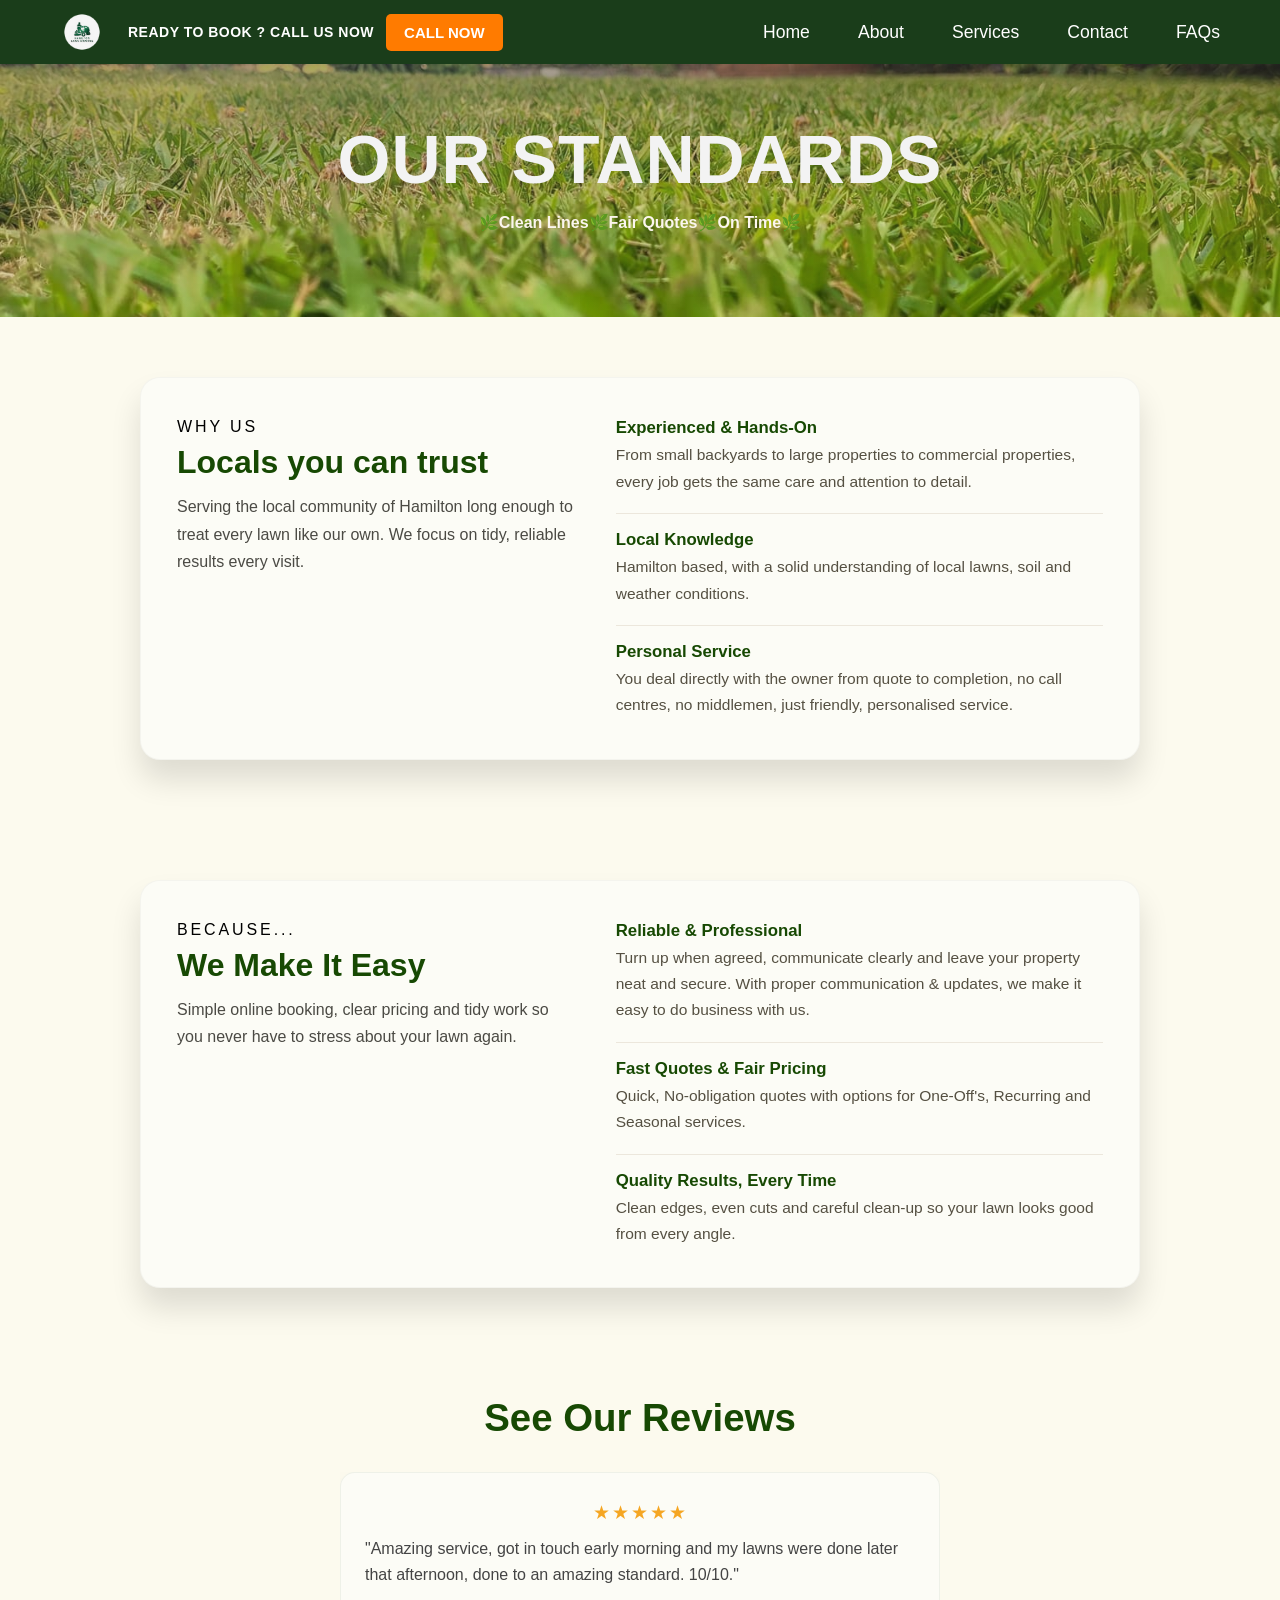
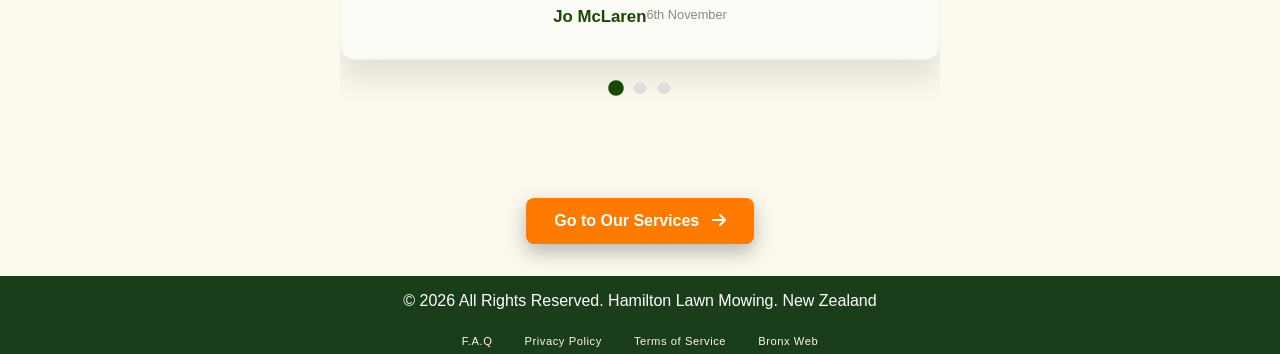
==== about.html @ e037b456 "Fix typos in the services hero and contact booking steps "Maintenacnce" -> "Maintenance" on the serv" ====
<!DOCTYPE html>
<html lang="en">

<head>
    <!-- Google tag (gtag.js) -->
    <script async src="https://www.googletagmanager.com/gtag/js?id=G-1YB45ZMDK7"></script>
    <script>
        window.dataLayer = window.dataLayer || [];
        function gtag() { dataLayer.push(arguments); }
        gtag('js', new Date());

        gtag('config', 'G-1YB45ZMDK7');
    </script>

    <!-- ============================================ 
             SCHEMA MARKUP - Hamilton Lawn Mowing
             ============================================ -->
    
    <script type="application/ld+json">
        {
          "@context": "https://schema.org",
          "@type": "LocalBusiness",
          "name": "Hamilton Lawn Mowing",
          "description": "Professional lawn mowing, weed spraying, gardening, hedge trimming and green waste removal services in Hamilton, NZ. WINZ quotes approved.",
          "url": "https://hamiltonlawns.co.nz",
          "telephone": "+642108387863",
          "image": "images/google-profile-search-pic.png",
          "priceRange": "$$",
          "founder": {
            "@type": "Person",
            "name": "Kowhai Galvin"
          },
          "areaServed": {
            "@type": "City",
            "name": "Hamilton",
            "sameAs": "https://en.wikipedia.org/wiki/Hamilton,_New_Zealand"
          },
          "address": {
            "@type": "PostalAddress",
            "addressLocality": "4/94 Norton Road Frankton",
            "addressRegion": "Hamilton",
            "postalCode": "3204",
            "addressCountry": "NZ"
          },
          "openingHoursSpecification": [
            {
              "@type": "OpeningHoursSpecification",
              "dayOfWeek": [
                "Monday",
                "Tuesday",
                "Wednesday",
                "Thursday",
                "Friday"
              ],
              "opens": "09:00",
              "closes": "18:00"
            }
          ],
          "hasOfferCatalog": {
            "@type": "OfferCatalog",
            "name": "Lawn & Garden Services",
            "itemListElement": [
              {
                "@type": "Offer",
                "itemOffered": {
                  "@type": "Service",
                  "name": "Lawn Mowing",
                  "description": "Professional lawn mowing service for residential properties across Hamilton."
                }
              },
              {
                "@type": "Offer",
                "itemOffered": {
                  "@type": "Service",
                  "name": "Gardening",
                  "description": "Comprehensive gardening services to keep your outdoor space looking its best all year round."
                }
              },
              {
                "@type": "Offer",
                "itemOffered": {
                  "@type": "Service",
                  "name": "Hedge Trimming",
                  "description": "Professional hedge trimming maintaining clean lines and encouraging healthier growth."
                }
              },
              {
                "@type": "Offer",
                "itemOffered": {
                  "@type": "Service",
                  "name": "Green Waste Removal",
                  "description": "Quick and efficient green waste removal to keep your outdoor areas clean and clutter-free."
                }
              },
              {
                "@type": "Offer",
                "itemOffered": {
                  "@type": "Service",
                  "name": "Weed Spraying",
                  "description": "Targeted weed spraying keeping lawns, gardens and paths weed-free across Hamilton."
                }
              }
            ]
          },
          "sameAs": [
            "https://www.facebook.com/hamiltonlawnmowing"
          ]
        }
        </script>

    <meta charset="UTF-8">
    <meta name="robots" content="index, follow">
    <meta name="viewport" content="width=device-width, initial-scale=1.0">
    <title>About Us | Hamilton Lawn Mowing</title>
    <meta name="description" content="Learn about Hamilton Lawn Mowing. Local, experienced professionals providing reliable lawn care services in Hamilton. WINZ quotes approved.">
    <link rel="stylesheet" href="styles.css">
    <link rel="stylesheet" href="https://cdnjs.cloudflare.com/ajax/libs/font-awesome/6.0.0/css/all.min.css">
    <link rel="apple-touch-icon" sizes="180x180" href="/apple-touch-icon.png">
    <link rel="icon" type="image/png" sizes="32x32" href="/favicon-32x32.png">
    <link rel="icon" type="image/png" sizes="16x16" href="/favicon-16x16.png">
    <link rel="manifest" href="/site.webmanifest">
</head>

<body>
    <!-- ========== HEADER & NAVIGATION ========== -->
    <header>
        <nav class="nav-container">
            <div class="nav-logo">
                <a href="index.html">
                    <img src="images/ham-lawn-white-trans-premium.png" alt="Hamilton Lawn Mowing Logo">
                </a>
            </div>

            <!-- Call to book (in nav) -->
            <div class="nav-call">
                <span class="nav-call-text">READY TO BOOK ? CALL US NOW</span>
                <a href="tel:+6478096933" class="call-now-btn">CALL NOW</a>
            </div>

            <!-- Desktop Navigation -->
            <ul class="nav-links">
                <li><a href="index.html">Home</a></li>
                <li><a href="about.html">About</a></li>
                <li><a href="services.html">Services</a></li>
                <li><a href="contact.html">Contact</a></li>
                <li><a href="faqs.html">FAQs</a></li>

            </ul>

            <!-- Mobile Hamburger -->
            <button class="hamburger" aria-label="Toggle menu">
                <span></span>
                <span></span>
                <span></span>
            </button>
        </nav>

        <!-- Mobile Menu Overlay -->
        <div class="mobile-menu">
            <ul class="mobile-nav-links">
                <li><a href="index.html">Home</a></li>
                <li><a href="about.html">About</a></li>
                <li><a href="services.html">Services</a></li>
                <li><a href="contact.html">Contact</a></li>
                <li><a href="faqs.html">F.A.Q</a></li>
            </ul>
        </div>
    </header>

    <!-- ========== HERO BANNER ========== -->
    <section class="hero">
        <div class="hero-overlay">
            <div class="hero-content-box">
                <h1>Our Standards</h1>
                <p style="font-size: 16px;">🌿Clean Lines🌿Fair Quotes🌿On Time🌿</p>
                <!-- <a href="services.html" class="cta-button">Lawn Services <i class="fas fa-arrow-right"></i></a> -->
            </div>
        </div>
    </section>

    <!-- ========== ABOUT US SECTION ========== -->
    <section class="why-section">
        <div class="container">
            <div class="why-card">
                <div class="why-left">
                    <p class="why-eyebrow">Why Us</p>
                    <h2 class="why-heading">Locals you can trust</h2>
                    <p class="why-intro">
                        Serving the local community of Hamilton long enough to treat every lawn like our own. We focus on tidy, reliable results every visit.
                    </p>
                </div>

                <div class="why-right">
                    <ul class="why-list">
                        <li>
                            <h3>Experienced &amp; Hands-On</h3>
                            <p>
                                From small backyards to large properties to commercial properties, every job gets the same care and attention to detail.
                            </p>
                        </li>
                        <li>
                            <h3>Local Knowledge</h3>
                            <p>
                                Hamilton based, with a solid understanding of local lawns, soil and weather conditions.
                            </p>
                        </li>
                        <li>
                            <h3>Personal Service</h3>
                            <p>
                                You deal directly with the owner from quote to completion, no call centres, no middlemen, just friendly, personalised service.
                            </p>
                        </li>
                    </ul>
                </div>
            </div>
        </div>
    </section>

    <!-- ========== WHY CHOOSE US SECTION ========== -->
    <section class="why-section">
        <div class="container">
            <div class="why-card">
                <div class="why-left">
                    <p class="why-eyebrow">Because...</p>
                    <h2 class="why-heading">We Make It Easy</h2>
                    <p class="why-intro">
                        Simple online booking, clear pricing and tidy work so you never have to stress about your lawn again.
                    </p>
                </div>

                <div class="why-right">
                    <ul class="why-list">
                        <li>
                            <h3>Reliable &amp; Professional</h3>
                            <p>
                                Turn up when agreed, communicate clearly and leave your property neat and secure. With proper communication & updates, we make it easy to do business with us.
                            </p>
                        </li>
                        <li>
                            <h3>Fast Quotes &amp; Fair Pricing</h3>
                            <p>
                                Quick, No-obligation quotes with options for One-Off's, Recurring and Seasonal services.
                            </p>
                        </li>
                        <li>
                            <h3>Quality Results, Every Time</h3>
                            <p>
                                Clean edges, even cuts and careful clean-up so your lawn looks good from every angle.
                            </p>
                        </li>
                    </ul>
                </div>
            </div>
        </div>
    </section>

    <!-- Reviews Section -->
    <section id="reviews" class="reviews-section">
        <div class="container">
            <h2 class="section-title">See Our Reviews</h2>
            <div class="reviews-carousel-wrapper">
                <div class="reviews-carousel">
                </div>
                <div class="carousel-dots reviews-dots"></div>
            </div>
        </div>
    </section>

    <style>
        .reviews-carousel-wrapper {
            position: relative;
            max-width: 600px;
            margin: 0 auto;
            overflow: hidden;
        }
        .reviews-carousel {
            display: flex;
            transition: transform 0.5s ease-in-out;
            width: 100%;
        }
        .review-slide {
            min-width: 100%;
            opacity: 0;
            transition: opacity 0.6s ease;
        }
        .review-slide.active {
            opacity: 1;
        }
        .reviews-carousel-wrapper .carousel-dots {
            background: transparent;
        }
        @keyframes fadeIn {
            0% {
                opacity: 0;
            }
            100% {
                opacity: 1;
            }
        }
        .center-btn {
            display: flex;
            justify-content: center;
            margin: 2rem 1rem;
            animation: fadeIn 0.5s ease-in;
        }
        .center-btn + table {
            margin-top: 2rem;
        }
    </style>

    <div class="center-btn"><a href="services.html" class="service-btn">Go to Our Services <i class="fas fa-arrow-right"></i></a></div>
    


    <!-- ========== FOOTER ========== -->
    <footer>
        <div class="container">
            <p>&copy; 2026 All Rights Reserved. Hamilton Lawn Mowing. New Zealand</p>
        </div>
    </footer>

    <div class="legal-menu">
        <div class="container">
            <ul>
                <li><a href="faqs.html">F.A.Q</a></li>
                <li><a href="privacy-policy.html">Privacy Policy</a></li>
                <li><a href="terms-of-services.html">Terms of Service</a></li>
                <li><a href="https://bronxweb.nz" target="_blank" rel="noopener">Bronx Web</a></li>
            </ul>
        </div>
    </div>

    <!-------FLOATING CONTACT BUTTON =!!!!!!! IMPORTANT !!!!! must be between the footer and the scirpts -->
    
    
    
    <!-------FLOATING CONTACT BUTTON =!!!!!!! IMPORTANT !!!!! must be between the footer and the scirpts -->


    <!-- ========== CARD REVEAL ON SCROLL ========== -->
    <script>
        // Reveal cards as they enter the viewport. Without JS (or if
        // IntersectionObserver is missing) the fallback below shows every
        // card immediately, so content is never hidden.
        (function () {
            var cards = document.querySelectorAll('.card, .service-card, .why-card, .faq-item');
            if (!cards.length) return;

            if (!('IntersectionObserver' in window)) {
                cards.forEach(function (c) { c.classList.add('is-visible'); });
                return;
            }

            var observer = new IntersectionObserver(function (entries) {
                entries.forEach(function (entry) {
                    if (entry.isIntersecting) {
                        entry.target.classList.add('is-visible');
                        observer.unobserve(entry.target);
                    }
                });
            }, { threshold: 0.15, rootMargin: '0px 0px -40px 0px' });

            cards.forEach(function (c) { observer.observe(c); });
        })();
    </script>

    <!-- ========== HAMBURGER MENU SCRIPT ========== -->
    <script>
        document.addEventListener("DOMContentLoaded", function () {
            const hamburger = document.querySelector(".hamburger");
            const mobileMenu = document.querySelector(".mobile-menu");
            const body = document.body;

            hamburger.addEventListener("click", function () {
                hamburger.classList.toggle("active");
                mobileMenu.classList.toggle("active");
                body.classList.toggle("menu-open");
            });

            // Close menu when clicking outside
            mobileMenu.addEventListener("click", function (e) {
                if (e.target === mobileMenu) {
                    hamburger.classList.remove("active");
                    mobileMenu.classList.remove("active");
                    body.classList.remove("menu-open");
                }
            });

            // Close menu when clicking a link
            const mobileLinks = document.querySelectorAll(".mobile-nav-links a");
            mobileLinks.forEach(link => {
                link.addEventListener("click", function () {
                    hamburger.classList.remove("active");
                    mobileMenu.classList.remove("active");
                    body.classList.remove("menu-open");
                });
            });
        });
    </script>


    <!-- ========== REVIEWS CAROUSEL SCRIPT ========== -->

    <script>
        document.addEventListener('DOMContentLoaded', () => {
            const reviews = [
                {
                    name: "Jo McLaren",
                    rating: 5,
                    text: "Amazing service, got in touch early morning and my lawns were done later that afternoon, done to an amazing standard. 10/10.",
                    date: "6th November"
                },
                {
                    name: "Shoshanna James",
                    rating: 5,
                    text: "Fast & efficient. Does a lovely tidy job of our lawns. Great communication & listens to customer's requests",
                    date: "28th April"
                },
                {
                    name: "Justin Compton",
                    rating: 5,
                    text: "Cheers to the team at Hamilton Lawn Mowing, for getting one of my rentals ready for new tenants. Quick booking, easy as, no fuss",
                    date: "13 weeks ago"
                }
            ];

            function renderStars(rating) {
                return '★'.repeat(rating) + '☆'.repeat(5 - rating);
            }

            const carousel = document.querySelector('.reviews-carousel');
            const dotsContainer = document.querySelector('.reviews-dots');
            let currentIndex = 0;

            reviews.forEach((review, i) => {
                const slide = document.createElement('div');
                slide.className = 'review-slide' + (i === 0 ? ' active' : '');
                slide.innerHTML = `
                    <div class="review-card">
                        <div class="review-stars">${renderStars(review.rating)}</div>
                        <p class="review-text">"${review.text}"</p>
                        <div class="review-meta">
                            <span class="review-name">${review.name}</span>
                            <span class="review-date">${review.date}</span>
                        </div>
                    </div>`;
                carousel.appendChild(slide);

                const dot = document.createElement('span');
                dot.classList.add('dot');
                if (i === 0) dot.classList.add('active');
                dot.addEventListener('click', () => goToSlide(i));
                dotsContainer.appendChild(dot);
            });

            const slides = carousel.querySelectorAll('.review-slide');
            const dots = dotsContainer.querySelectorAll('span');

            function updateCarousel() {
                carousel.style.transform = `translateX(-${currentIndex * 100}%)`;
                slides.forEach((s, i) => s.classList.toggle('active', i === currentIndex));
                dots.forEach((d, i) => d.classList.toggle('active', i === currentIndex));
            }

            function goToSlide(index) {
                currentIndex = index;
                updateCarousel();
            }

            let touchStartX = 0;
            carousel.addEventListener('touchstart', e => touchStartX = e.touches[0].clientX);
            carousel.addEventListener('touchend', e => {
                const diff = touchStartX - e.changedTouches[0].clientX;
                if (Math.abs(diff) > 50) {
                    currentIndex = diff > 0
                        ? (currentIndex + 1) % slides.length
                        : (currentIndex - 1 + slides.length) % slides.length;
                    updateCarousel();
                }
            });
        });
    </script>

   
</body>

</html>
---- styles.css ----
/* ========================================
   HAMILTON LAWN MOWING - STYLES
   ======================================== */

/* ========= GLOBAL RESET ========= */
* {
  margin: 0;
  padding: 0;
  box-sizing: border-box;
}

body {
  font-family: 'Lucida Sans', 'Lucida Sans Regular', 'Lucida Grande', 'Lucida Sans Unicode', Geneva, Verdana, sans-serif;
  color: #333;
  background-color: #fcfaee;
}

/* Prevent scroll when mobile menu is open */
body.menu-open {
  overflow: hidden;
}

.container {
  max-width: 1200px;
  margin: 0 auto;
  padding: 0 20px;
}

/* WCAG compliance - Focus styles */
a:focus,
button:focus,
input:focus,
textarea:focus {
  outline: 1.5px solid #ff7b0091;
  outline-offset: 3px;
}

/* ========= CALL TO BOOK (in nav) ========= */
.nav-call {
  display: flex;
  align-items: center;
  gap: 12px;
  margin-right: auto;
  margin-left: 24px;
}

.nav-call-text {
  color: #fff;
  font-size: 14px;
  font-weight: 700;
  letter-spacing: 0.5px;
  white-space: nowrap;
}

.call-now-btn {
  background-color: #ff7b00;
  color: #fff;
  border: none;
  border-radius: 5px;
  padding: 10px 18px;
  font-size: 15px;
  font-weight: 700;
  cursor: pointer;
  text-decoration: none;
  display: inline-block;
  white-space: nowrap;
  transition: background 0.2s ease, transform 0.15s ease;
}

.call-now-btn:hover {
  background-color: #ff9a2b;
  transform: translateY(-1px);
}

/* ========= HEADER / NAVIGATION ========= */
header {
  background: #1a3d1a;
  color: #fff;
  padding: 10px 0;
  position: fixed;
  top: 0;
  width: 100%;
  z-index: 1000;
}

.nav-container {
  max-width: 1200px;
  margin: 0 auto;
  padding: 0 20px;
  display: flex;
  justify-content: space-between;
  align-items: center;
}

/* Logo Styles */
.nav-logo a {
  display: block;
  line-height: 0;
}

.nav-logo img {
  height:44px;
  width: auto;
}

/* Desktop Navigation */
.nav-links {
  display: flex;
  list-style: none;
  gap: 3rem;
}

.nav-links a {
  color: #fff;
  text-decoration: none;
  font-weight: 400;
  font-size: 1.1rem;
  transition: color 0.3s ease;
}

.nav-links a:hover {
  color: #fdf28e;
}

/* Hamburger Menu Button */
.hamburger {
  display: none;
  flex-direction: column;
  gap: 5px;
  background: none;
  border: none;
  cursor: pointer;
  padding: 5px;
  z-index: 1001;
}

.hamburger span {
  display: block;
  width: 26px;
  height: 3px;
  background: #fff;
  transition: all 0.3s ease;
  border-radius: 2px;
}

/* Hamburger Animation */
.hamburger.active span:nth-child(1) {
  transform: rotate(45deg) translate(6px, 6px);
}

.hamburger.active span:nth-child(2) {
  opacity: 0;
}

.hamburger.active span:nth-child(3) {
  transform: rotate(-45deg) translate(6px, -6px);
}

/* Mobile Menu Overlay */
.mobile-menu {
  position: fixed;
  top: 0;
  right: -100%;
  width: 300px;
  height: 100vh;
  background: linear-gradient(135deg, #174903 0%, #0f3202 100%);
  backdrop-filter: blur(10px);
  transition: right 0.35s cubic-bezier(0.34, 1.56, 0.64, 1);
  z-index: 999;
  padding-top: 80px;
  box-shadow: -8px 0 32px rgba(0, 0, 0, 0.3);
  border-left: 1px solid rgba(255, 255, 255, 0.1);
}

.mobile-menu.active {
  right: 0;
}

.mobile-nav-links {
  list-style: none;
  padding: 0;
}

.mobile-nav-links li {
  margin: 0;
  border-bottom: 1px solid rgba(255, 255, 255, 0.08);
}

.mobile-nav-links a {
  color: #fff;
  text-decoration: none;
  font-size: 1.15rem;
  display: block;
  padding: 18px 24px;
  transition: all 0.2s ease;
  border-left: 4px solid transparent;
  font-weight: 500;
  letter-spacing: 0.02em;
}

.mobile-nav-links a:hover {
  background: rgba(255, 123, 0, 0.15);
  border-left-color: #ff7b00;
  padding-left: 28px;
}

/* Mobile Menu Backdrop */
.mobile-menu::before {
  content: '';
  position: fixed;
  top: 0;
  left: 0;
  width: 100%;
  height: 100%;
  background: rgba(0, 0, 0, 0.4);
  z-index: -1;
  opacity: 0;
  transition: opacity 0.35s ease;
  pointer-events: none;
}

.mobile-menu.active::before {
  opacity: 1;
  pointer-events: auto;
}

/* ========= HERO BANNER ========= */
.hero {
  position: relative;
  margin-top: 64px;
  width: 100%;
  background-image: url("images/hompage-hero.jpg");
  background-size: cover;
  background-position: center;
  background-repeat: no-repeat;
  overflow: hidden;
}

.hero-overlay {
  position: relative;
  background: linear-gradient(rgba(61, 61, 60, 0.432), rgba(214, 255, 31, 0.048));
  padding: 60px 20px 50px;
}

.hero-content-box {
  position: relative;
  max-width: 800px;
  width: 100%;
  margin: 0 auto;
  text-align: center;
  padding: 0;
}

.hero-content-box h1 {
  font-size: clamp(38px, 8vw, 68px);
  font-weight: 800;
  line-height: 1.05;
  text-transform: uppercase;
  letter-spacing: 1px;
  margin-bottom: 16px;
  color: #f3f3f3;
}

.hero-content-box p {
  font-size: clamp(16px, 3vw, 20px);
  font-weight: 700;
  margin: 0 auto 32px;
  max-width: 560px;
  color: #fcf6ee;
  line-height: 1.5;
}

.cta-button {
  background: linear-gradient(135deg, #ff7b00, #ff9a2b);
  color: #fcf6ee;
  padding: 0.8rem 1rem;
  border-radius: 5px;
  text-decoration: none;
  font-size: 1rem;
  display: inline-block;
  transition: transform 0.3s ease, box-shadow 0.3s ease;
}

.cta-button:hover {
  transform: translateY(-2px);
  box-shadow: 0 8px 20px rgba(0, 0, 0, 0.3);
}

.cta-button i {
  margin-left: 8px;
}

/* ========= UTILITY CLASSES ========= */
.text-center {
  text-align: center;
}

.icon-center {
  display: flex;
  justify-content: center;
  align-items: center;
  margin-bottom: 1rem;
}

.icon-large {
  font-size: 2rem;
}

/* ========= GENERIC SECTIONS ========= */
.section {
  padding: 4rem 1.5rem;
  background-color: #fcfaee;
}

.section-title {
  text-align: center;
  font-size: 2.4rem;
  color: #174903;
  margin-bottom: 2rem;
}

/* ========= WHY / ABOUT SECTIONS ========= */
.why-section {
  padding: 60px 0;
  background: #fcfaee;
}

.why-card {
  display: grid;
  grid-template-columns: minmax(0, 0.9fr) minmax(0, 1.1fr);
  gap: 40px;
  align-items: flex-start;
  max-width: 1000px;
  margin: 0 auto;
  padding: 40px 36px;
  background: #fcfcf6;
  border-radius: 20px;
  box-shadow: 0 20px 30px rgba(0, 0, 0, 0.12);
  border: 1px solid rgba(0,0,0,0.03);
}

.why-eyebrow {
  text-transform: uppercase;
  letter-spacing: 0.18em;
  font-size: 1.0rem;
  color: #000000;
  margin-bottom: 8px;
}

.why-heading {
  font-size: 2rem;
  color: #174903;
  margin-bottom: 12px;
}

.why-intro {
  font-size: 1rem;
  line-height: 1.7;
  color: #4b4a44;
}

.why-list {
  list-style: none;
}

.why-list li + li {
  margin-top: 18px;
  padding-top: 16px;
  border-top: 1px solid #ece7dc;
}

.why-list h3 {
  font-size: 1.05rem;
  margin-bottom: 4px;
  color: #174903;
}

.why-list p {
  font-size: 0.97rem;
  line-height: 1.7;
  color: #555042;
}

/* ========= WHY CHOOSE US / CARDS ========= */
.why-choose-us {
  padding-left: 0;
  padding-right: 0;
}

/* 2 x 2, matching .services-grid - auto-fit put 3 across and stranded
   the 4th card alone on the second row. */
.card-grid {
  display: grid;
  grid-template-columns: repeat(2, minmax(0, 1fr));
  gap: 30px;
  max-width: 1000px;
  margin: 0 auto;
}

.card {
  background-color: #fcfcf6;
  border-radius: 15px;
  padding: 1.75rem;
  box-shadow: 0 20px 30px rgba(0, 0, 0, 0.1);
  border: 1px solid rgba(23, 73, 3, 0.06);
  transition: transform 0.3s ease, box-shadow 0.3s ease;
  margin: 0;
}

.card:hover {
  transform: translateY(-12px);
  box-shadow: 0 28px 60px rgba(0, 0, 0, 0.18);
}

.card p {
  font-size: 1.02rem;
  line-height: 1.65;
}

/* ========= SERVICES SECTION ========= */
.services-section {
  padding: 70px 0;
  background: #fcfaee;
}

.services-title {
  text-align: center;
  font-size: 2.5rem;
  color: #174903;
  margin-bottom: 4rem;
  letter-spacing: 0.05em;
}

/* 2 x 2 on wide screens. auto-fit would put 3 across and leave the 4th
   card stranded alone on the second row. */
.services-grid {
  display: grid;
  grid-template-columns: repeat(2, minmax(0, 1fr));
  gap: 30px;
  max-width: 1000px;
  margin: 0 auto;
}

.service-card {
  background: #fcfcf6;
  border-radius: 15px;
  overflow: hidden;
  box-shadow: 0 20px 30px rgba(0, 0, 0, 0.1);
  border: 1px solid rgba(23, 73, 3, 0.06);
  transition: transform 0.3s ease, box-shadow 0.3s ease;
}

.service-card:hover {
  transform: translateY(-12px);
  box-shadow: 0 28px 60px rgba(0, 0, 0, 0.18);
}

.service-image img {
  width: 100%;
  height: 240px;
  object-fit: cover;
}

.service-content {
  padding: 28px 24px 32px;
  text-align: center;
}

.service-content h3 {
  font-size: 1.55rem;
  color: #174903;
  margin-bottom: 14px;
}

.service-content p {
  font-size: 1.02rem;
  color: #444;
  line-height: 1.65;
  margin-bottom: 20px;
}

.service-btn {
  display: inline-block;
  background: #ff7b00;
  color: #fff;
  padding: 0.85rem 1.8rem;
  border-radius: 8px;
  text-decoration: none;
  font-weight: 600;
  font-size: 1rem;
  transition: all 0.25s ease;
  box-shadow: 0 8px 20px rgba(27, 26, 25, 0.3);
}

.service-btn:hover {
  background: #ff9a2b;
  transform: translateY(-2px);
  box-shadow: 0 12px 25px rgba(12, 11, 10, 0.4);
}

.service-btn i {
  margin-left: 8px;
  transition: transform 0.2s ease;
}

.service-btn:hover i {
  transform: translateX(4px);
}

/* ========= MAP SECTION ========= */
.map-section {
  padding: 4rem 1.5rem;
  background: #fcfaee;
}

.map-container {
  max-width: 1000px;
  margin: 0 auto;
  text-align: center;
}

.map-container h2 {
  font-size: 2.5rem;
  margin-bottom: 1.5rem;
  color: #2c5f2d;
}

.map-wrapper {
  position: relative;
  width: 100%;
  height: 380px;
  border-radius: 16px;
  overflow: hidden;
  background: #e5e7eb;
  box-shadow: 0 20px 30px rgba(0, 0, 0, 0.13);
}

.map-wrapper iframe {
  width: 100%;
  height: 100%;
  border: 0;
}

/* ========= BOOKING INFO SECTION ========= */
.booking-info-section {
  padding: 60px 0;
  background: #fcfaee;
}

.booking-info-card {
  max-width: 650px;
  margin: 0 auto;
}

/* ========= BOOKING / CALENDLY SECTION ========= */
.booking-section {
  padding: 60px 0;
  background: #fcfaee;
}

.booking-row {
  display: grid;
  grid-template-columns: minmax(0, 1.2fr) minmax(0, 1fr);
  gap: 40px;
  align-items: flex-start;
  max-width: 1200px;
  margin: 0 auto;
}

.booking-info-card .why-card {
  background: #fcfcf6;
  border-radius: 20px;
  padding: 40px 36px;
  box-shadow: 0 20px 30px rgba(0, 0, 0, 0.12);
  border: 1px solid rgba(0,0,0,0.03);
}

.booking-card {
  background: #fcfcf6;
  border-radius: 20px;
  padding: 20px;
  box-shadow: 0 20px 30px rgba(0, 0, 0, 0.12);
  border: 1px solid rgba(0,0,0,0.03);
  height: fit-content;
}


/* ── FORMSPREE FORM Two-column split row ── */
.form-row-split {
  display: grid;
  grid-template-columns: 1fr 1fr;
  gap: 16px;
}
 
@media (max-width: 600px) {
  .form-row-split {
    grid-template-columns: 1fr;
  }
}
 
/* ── Select dropdown - matches your existing input style ── */
select {
  width: 100%;
  padding: 0.9rem 0.85rem;
  border-radius: 10px;
  border: 1px solid #d3d7c8;
  font-size: 0.98rem;
  background-color: #faf8f1;
  font-family: inherit;
  color: #333;
  cursor: pointer;
  transition: border-color 0.2s ease, box-shadow 0.2s ease, background-color 0.2s ease;
  appearance: none;
  background-image: url("data:image/svg+xml,%3Csvg xmlns='http://www.w3.org/2000/svg' width='12' height='8' viewBox='0 0 12 8'%3E%3Cpath d='M1 1l5 5 5-5' stroke='%23174903' stroke-width='1.8' fill='none' stroke-linecap='round'/%3E%3C/svg%3E");
  background-repeat: no-repeat;
  background-position: right 14px center;
  padding-right: 36px;
}
 
select:focus {
  outline: none;
  border-color: #ff7b00;
  box-shadow: 0 0 0 2px rgba(255, 123, 0, 0.25);
  background-color: #ffffff;
}
 
/* ── Required star ── */
.req-star {
  color: #ff7b00;
  margin-left: 2px;
}
 
/* ── Label note (smaller hint text) ── */
.label-note {
  font-weight: 400;
  font-size: 0.82rem;
  color: #888;
  margin-left: 4px;
}
 
/* ── Checkbox group - pill style ── */
.checkbox-group {
  display: flex;
  flex-wrap: wrap;
  gap: 10px;
  margin-top: 4px;
}
 
.check-item {
  display: flex;
  align-items: center;
  gap: 7px;
  background: #faf8f1;
  border: 1px solid #d3d7c8;
  border-radius: 8px;
  padding: 8px 14px;
  cursor: pointer;
  transition: border-color 0.15s ease, background 0.15s ease;
}
 
.check-item:has(input:checked) {
  border-color: #ff7b00;
  background: #fff9f0;
}
 
.check-item label {
  color: #333;
  font-weight: 500;
  font-size: 0.93rem;
  margin: 0;
  cursor: pointer;
}
 
.check-item input[type="checkbox"] {
  accent-color: #175704;
  width: 16px;
  height: 16px;
  margin: 0;
  cursor: pointer;
}
 
/* ── Radio group - horizontal pill style for booking ── */
.booking-radio-group {
  flex-direction: row;
  flex-wrap: wrap;
  gap: 10px;
}
 
.booking-radio-group .radio-item {
  background: #faf8f1;
  border: 1px solid #d3d7c8;
  border-radius: 8px;
  padding: 8px 14px;
  transition: border-color 0.15s ease, background 0.15s ease;
}
 
.booking-radio-group .radio-item:has(input:checked) {
  border-color: #ff7b00;
  background: #fff9f0;
}
 
/* ── Time slot grid ── */
.time-slots-grid {
  display: grid;
  grid-template-columns: repeat(auto-fill, minmax(100px, 1fr));
  gap: 10px;
  margin-top: 6px;
}
 
.time-slot-btn {
  background: #faf8f1;
  border: 1px solid #d3d7c8;
  border-radius: 8px;
  padding: 10px 8px;
  text-align: center;
  font-size: 0.9rem;
  font-weight: 600;
  color: #174903;
  cursor: pointer;
  font-family: inherit;
  transition: border-color 0.15s ease, background 0.15s ease, color 0.15s ease;
}
 
.time-slot-btn:hover {
  border-color: #174903;
  background: #f0f7ee;
}
 
.time-slot-btn.selected {
  background: linear-gradient(135deg, #ff7b00, #ff9a2b);
  border-color: #ff7b00;
  color: #fff;
  box-shadow: 0 4px 12px rgba(255, 123, 0, 0.3);
}

/* ========= CONTACT / FORM SECTION ========= */
.contact-section {
  padding: 80px 0;
  background: #fcfaee;
  color: #333;
}

.contact-section h1 {
  text-align: center;
  font-size: 2.4rem;
  margin-bottom: 2.5rem;
  color: #174903;
}

.form-container {
  max-width: 650px;
  margin: 0 auto;
  background: #fcfcf6;
  padding: 2.5rem 2.25rem;
  border-radius: 18px;
  box-shadow: 0 18px 45px rgba(0, 0, 0, 0.12);
  border: 1px solid rgba(23, 73, 3, 0.08);
}

.form-group {
  margin-bottom: 1.5rem;
}

label {
  display: block;
  margin-bottom: 0.5rem;
  font-weight: 500;
  font-size: 0.95rem;
  color: #445040;
}

input,
textarea {
  width: 100%;
  padding: 0.9rem 0.85rem;
  border-radius: 10px;
  border: 1px solid #d3d7c8;
  font-size: 0.98rem;
  background-color: #faf8f1;
  transition: border-color 0.2s ease, box-shadow 0.2s ease, background-color 0.2s ease;
}

input:focus,
textarea:focus {
  outline: none;
  border-color: #ff7b00;
  box-shadow: 0 0 0 2px rgba(255, 123, 0, 0.25);
  background-color: #ffffff;
}

textarea {
  height: 120px;
  resize: vertical;
}

/* Radio buttons */
.radio-group {
  display: flex;
  flex-direction: column;
  gap: 0.75rem;
}

.radio-item {
  display: flex;
  align-items: center;
  gap: 0.6rem;
  font-size: 1rem;
  color: #333;
}

.radio-item input[type="radio"] {
  accent-color: #175704;
  width: 18px;
  height: 18px;
}

/* Submit button */
button[type="submit"] {
  background: linear-gradient(135deg, #ff7b00, #ff9a2b);
  color: #fff;
  padding: 1rem 2rem;
  border: none;
  border-radius: 5px;
  font-size: 1.05rem;
  font-weight: 600;
  cursor: pointer;
  width: 100%;
  letter-spacing: 0.03em;
  box-shadow: 0 12px 25px rgba(34, 33, 32, 0.35);
  transition: transform 0.15s ease, box-shadow 0.15s ease, background 0.15s ease;
}

button[type="submit"]:hover {
  transform: translateY(-1px);
  box-shadow: 0 16px 32px rgba(27,27,26,0.4);
}

button[type="submit"]:active {
  transform: translateY(0);
  box-shadow: 0 10px 20px rgba(12,12,12,0.32);
}

.form-disclaimer {
  font-size: 0.8rem;
  text-align: center;
  margin-top: 1rem;
  color: #666;
}

.form-disclaimer a {
  color: #174903;
  text-decoration: none;
}

.form-disclaimer a:hover {
  text-decoration: underline;
}

/* ========= REVIEWS SECTION ========= */
.reviews-section {
  padding: 60px 0;
  background: #fcfaee;
}

.reviews-wrapper {
  display: flex;
  flex-wrap: wrap;
  justify-content: center;
  gap: 24px;
  max-width: 1200px;
  margin: 0 auto;
}

.review-card {
  background: #fcfcf6;
  border-radius: 20px;
  padding: 30px;
  box-shadow: 0 20px 30px rgba(0, 0, 0, 0.12);
  border: 1px solid rgba(0,0,0,0.03);
  max-width: 360px;
  flex: 1 1 300px;
}

.review-header {
  display: flex;
  align-items: center;
  margin-bottom: 20px;
}

.review-avatar {
  width: 40px;
  height: 40px;
  border-radius: 50%;
  margin-right: 16px;
}

.review-info {
  flex: 1;
}

.review-name {
  font-size: 1.4rem;
  margin: 0 0 4px 0;
  color: #333;
}

.review-stars {
  margin: 0;
  color: #F7DC6F;
}

.review-stars i {
  font-size: 0.9rem;
}

.review-content p {
  font-size: 0.95rem;
  line-height: 1.6;
  color: #555;
  margin: 0;
}

/* ========= BOOKING INFO SECTION ========= */
.booking-info-section {
  padding: 60px 0;
  background: #fcfaee;
}

.booking-info-card {
  max-width: 650px;
  margin: 0 auto;
}

/* ========= BOOKING / CALENDLY SECTION ========= */
.booking-section {
  padding: 60px 0;
  background: #fcfaee;
}

.booking-card {
  max-width: 650px;
  margin: 0 auto;
  background: #fcfcf6;
  border-radius: 20px;
  padding: 20px;
  box-shadow: 0 20px 30px rgba(0, 0, 0, 0.12);
  border: 1px solid rgba(0,0,0,0.03);
  overflow: hidden;
}

.calendly-inline-widget {
  height: 935px !important;
  overflow: hidden !important;
  -ms-overflow-style: none;
  scrollbar-width: none;
}

.calendly-inline-widget::-webkit-scrollbar {
  display: none;
}

/* ========= CONTACT / WORK WITH US FORM ========= */
.contact-section {
  padding: 80px 0;
  background: #fcfaee;
  color: #333;
}

.contact-section h1 {
  text-align: center;
  font-size: 2.4rem;
  margin-bottom: 2.5rem;
  color: #174903;
}

.form-container {
  max-width: 650px;
  margin: 0 auto;
  background: #fcfcf6;
  padding: 2.5rem 2.25rem;
  border-radius: 18px;
  box-shadow: 0 18px 45px rgba(0, 0, 0, 0.12);
  border: 1px solid rgba(23, 73, 3, 0.08);
}

.form-group {
  margin-bottom: 1.5rem;
}

label {
  display: block;
  margin-bottom: 0.5rem;
  font-weight: 500;
  font-size: 0.95rem;
  color: #445040;
}

input,
textarea {
  width: 100%;
  padding: 0.9rem 0.85rem;
  border-radius: 10px;
  border: 1px solid #d3d7c8;
  font-size: 0.98rem;
  background-color: #faf8f1;
  transition: border-color 0.2s ease, box-shadow 0.2s ease, background-color 0.2s ease;
}

input:focus,
textarea:focus {
  outline: none;
  border-color: #ff7b00;
  box-shadow: 0 0 0 2px rgba(255, 123, 0, 0.25);
  background-color: #ffffff;
}

textarea {
  height: 120px;
  resize: vertical;
}

/* Radio buttons */
.radio-group {
  display: flex;
  flex-direction: column;
  gap: 0.75rem;
}

.radio-item {
  display: flex;
  align-items: center;
  gap: 0.6rem;
  font-size: 1rem;
  color: #333;
}

.radio-item input[type="radio"] {
  accent-color: #175704;
  width: 18px;
  height: 18px;
}

.radio-item label {
  margin-bottom: 0;
}

/* Submit button */
button[type="submit"] {
  background: linear-gradient(135deg, #ff7b00, #ff9a2b);
  color: #fff;
  padding: 1rem 2rem;
  border: none;
  border-radius: 5px;
  font-size: 1.05rem;
  font-weight: 600;
  cursor: pointer;
  width: 100%;
  letter-spacing: 0.03em;
  box-shadow: 0 12px 25px rgba(34, 33, 32, 0.35);
  transition: transform 0.15s ease, box-shadow 0.15s ease, background 0.15s ease;
}

button[type="submit"]:hover {
  transform: translateY(-1px);
  box-shadow: 0 16px 32px rgba(27,27,26,0.4);
}

button[type="submit"]:active {
  transform: translateY(0);
  box-shadow: 0 10px 20px rgba(12,12,12,0.32);
}

.form-disclaimer {
  font-size: 0.8rem;
  text-align: center;
  margin-top: 1rem;
  color: #666;
}

.form-disclaimer a {
  color: #174903;
  text-decoration: none;
}

.form-disclaimer a:hover {
  text-decoration: underline;
}

/* ========= OUR WORK CAROUSEL ========= */
.our-work {
  padding: 60px 0 40px;
  background: #fcfaee;
}

.our-work h2 {
  text-align: center;
  font-size: 2.4rem;
  color: #2c5f2d;
  margin-bottom: 40px;
}

.work-carousel-wrapper {
  position: relative;
  max-width: 800px;
  margin: 0 auto;
  overflow: hidden;
  border-radius: 12px;
  box-shadow: 0 10px 30px rgba(0,0,0,0.1);
}

.work-carousel {
  display: flex;
  transition: transform 0.5s ease-in-out;
  width: 100%;
}

.work-slide {
  min-width: 100%;
  position: relative;
  opacity: 0;
  transition: opacity 0.6s ease;
}

.work-slide.active {
  opacity: 1;
}

.work-slide img {
  width: 100%;
  height: auto;
  max-height: 70vh;
  object-fit: cover;
  display: block;
}

.work-caption {
  position: absolute;
  bottom: 0;
  left: 0;
  right: 0;
  background-color: rgb(26, 70, 0);
  color: #fcfcf6;
  padding: 16px 10px 10px;
  font-size: 1.0rem;
  font-weight: 520;
  text-align: center;
}

.carousel-btn {
  position: absolute;
  top: 50%;
  transform: translateY(-50%);
  background: rgba(255, 123, 0, 0.85);
  color: white;
  border: none;
  width: 50px;
  height: 50px;
  border-radius: 50%;
  font-size: 1.6rem;
  cursor: pointer;
  z-index: 10;
  transition: all 0.3s ease;
  box-shadow: 0 4px 15px rgba(255,123,0,0.4);
}

.carousel-btn:hover {
  background: #175704;
  transform: translateY(-50%) scale(1.1);
}

.prev-btn { 
  left: 15px; 
}

.next-btn { 
  right: 15px; 
}

.carousel-dots {
  text-align: center;
  padding: 20px 0;
  background: #fcfaee;
}

.carousel-dots span {
  display: inline-block;
  width: 12px;
  height: 12px;
  margin: 0 6px;
  background: #ddd;
  border-radius: 50%;
  cursor: pointer;
  transition: all 0.3s;
}

.carousel-dots span.active {
  background: #174903;
  transform: scale(1.3);
}

/* ========= FOOTER ========= */
footer {
  background: #1a3d1a;
  color: #fff;
  text-align: center;
  padding: 1rem 0;
}

.site-credit {
  margin-top: 0.4rem;
  font-size: 0.75rem;
  opacity: 0.6;
}
.site-credit a {
  color: inherit;
  text-decoration: underline;
}

.legal-menu {
  padding: 5px 0;
  background: #1a3d1a;
  margin-bottom: -2rem;
}

.legal-menu ul {
  list-style: none;
  display: flex;
  justify-content: center;
  gap: 2rem;
  margin: 0;
  padding: 0;
}

.legal-menu a {
  color: #fcf6ee;
  text-decoration: none;
  font-size: 0.7rem;
  font-family: 'Lucida Sans', Geneva, Verdana, sans-serif;
  letter-spacing: 0.05em;
  transition: color 0.2s ease;
}

.legal-menu a:hover {
  color: #ffffff;
}



/* ========================================
   MOBILE RESPONSIVE STYLES
   ======================================== */

@media (max-width: 768px) {
  /* Show hamburger, hide desktop nav */
  .hamburger {
    display: flex;
  }

  .nav-links {
    display: none;
  }

  .nav-logo img {
    height: 44px;
  }

  /* Call to book - shrink to fit beside logo + hamburger.
     margin: auto both sides overrides the base rule's margin-right: auto,
     which otherwise shoves the block left and strands the hamburger. */
  .nav-container {
    padding: 0 12px;
    gap: 8px;
  }

  .nav-call {
    gap: 8px;
    margin-left: auto;
    margin-right: auto;
    min-width: 0;
  }

  .nav-call-text {
    font-size: clamp(10px, 2.6vw, 13px);
    letter-spacing: 0;
    white-space: nowrap;
    overflow: hidden;
    text-overflow: ellipsis;
  }

  .call-now-btn {
    padding: 8px 12px;
    font-size: clamp(11px, 2.8vw, 14px);
    flex-shrink: 0;
  }

  .nav-logo {
    flex-shrink: 0;
  }

  .hamburger {
    flex-shrink: 0;
  }

  /* Hero adjustments */
  .hero {
    margin-top: 64px;
  }

  /* Services */
  .services-title {
    font-size: 2.3rem;
  }

  /* Single column - two columns squash the cards on a phone */
  .services-grid,
  .card-grid {
    grid-template-columns: minmax(0, 1fr);
  }

  .service-image img {
    height: 200px;
  }

  /* Reviews - stack on mobile */
  .reviews-wrapper {
    flex-direction: column;
    align-items: center;
  }

  .review-card {
    max-width: 100%;
  }

  /* Why/About cards - stack on mobile */
  .why-card {
    grid-template-columns: 1fr;
    padding: 30px 22px;
    gap: 24px;
  }
  
  .why-heading {
    font-size: 1.7rem;
  }

  /* Booking section - stack on mobile */
  .booking-row {
    grid-template-columns: 1fr;
    gap: 30px;
  }

  .booking-info-card {
    margin-top: 20px;
  }

  /* Carousel */
  .carousel-btn {
    width: 40px;
    height: 40px;
    font-size: 1.3rem;
  }

  .work-caption {
    font-size: 0.8rem;
    padding: 5px 5px 5px;
  }

  /* Legal menu */
  .legal-menu ul {
    gap: 2rem;
    flex-wrap: wrap;
  }

  .legal-menu a {
    font-size: 0.65rem;
  }

  /* Calendly widget */
  .calendly-badge-widget {
    top: 800px;
    opacity: 1;
  }
}

@media (max-width: 480px) {
  .section-title {
    font-size: 2rem;
  }

  .services-title {
    font-size: 2rem;
  }
}

#reviews {
  padding: 3rem 1rem;
  text-align: center;
}

.reviews-grid {
  display: grid;
  justify-content: center;
  /* grid-template-columns: repeat(auto-fit, minmax(250px, 1fr)); */
  gap: 1.5rem;
  margin: 2rem 0;
}

/* Matches .service-card / .card so reviews read as the same card family.
   max-width/flex are reset here: the earlier .review-card rule targets the
   static grid layout, but in the carousel the card is the whole slide. */
.review-card {
  background: #fcfcf6;
  border: 1px solid rgba(23, 73, 3, 0.06);
  border-radius: 15px;
  padding: 28px 24px;
  text-align: left;
  box-shadow: 0 20px 30px rgba(0, 0, 0, 0.1);
  max-width: none;
  width: 100%;
}

.review-stars {
  color: #f5a623;
  font-size: 1.2rem;
  margin-bottom: 0.75rem;
  letter-spacing: 2px;
  text-align: center;
}

.review-text {
  font-size: 1rem;
  color: #444;
  margin-bottom: 1.25rem;
  line-height: 1.6;
}

/* Long Google reviews are truncated to a preview so every card is the same
   height. JS splits the text and fills .review-more; clicking the toggle
   swaps between preview and full text. */
.review-more {
  display: none;
}

.review-text.is-expanded .review-more {
  display: inline;
}

.review-text.is-expanded .review-ellipsis {
  display: none;
}

.review-toggle {
  display: inline;
  margin-left: 4px;
  padding: 0;
  border: none;
  background: none;
  font: inherit;
  font-weight: 700;
  color: #174903;
  cursor: pointer;
  text-decoration: underline;
}

.review-toggle:hover {
  color: #ff7b00;
}

/* Flex container - needs justify-content, text-align won't move the name */
.review-meta {
  display: flex;
  justify-content: center;
  font-size: 0.8rem;
  color: #888;
}

.review-name {
  font-weight: 700;
  font-size: 1.05rem;
  color: #174903;
}

.see-all-reviews {
  display: inline-block;
  margin-top: 1rem;
  color: #4285f4;
  text-decoration: none;
  font-weight: 500;
}

.see-all-reviews:hover {
  text-decoration: underline;
}

/* Consolidated floating button - kept blank, defined below in contact page section */

/* ========= FAQ / ACCORDION SECTION ========= */
.faq-section {
  padding: 70px 0;
  background-color: #fcfaee;
}

.faq-container {
  max-width: 900px;
  margin: 0 auto;
  padding: 0 1.5rem;
}

.faq-title {
  text-align: center;
  font-size: 2.5rem;
  color: #174903;
  margin-bottom: 1rem;
  letter-spacing: 0.05em;
}

.faq-subtitle {
  text-align: center;
  font-size: 1.1rem;
  color: #555042;
  margin-bottom: 3rem;
  line-height: 1.6;
}

.faq-item {
  background: #fcfcf6;
  border-radius: 12px;
  margin-bottom: 1.5rem;
  box-shadow: 0 10px 20px rgba(0, 0, 0, 0.08);
  border: 1px solid rgba(23, 73, 3, 0.06);
  overflow: hidden;
  transition: box-shadow 0.3s ease, transform 0.3s ease;
}

/* transform lives on .faq-item.is-visible:hover in the scroll-animation
   section, so hovering an unrevealed item can't cancel its slide-up. */
.faq-item:hover {
  box-shadow: 0 15px 35px rgba(0, 0, 0, 0.12);
}

.faq-question {
  display: flex;
  align-items: center;
  gap: 1rem;
  padding: 1.5rem;
  cursor: pointer;
  background-color: #fcfcf6;
  border: none;
  width: 100%;
  text-align: left;
  font-size: 1.1rem;
  font-weight: 500;
  color: #174903;
  transition: all 0.3s ease;
  user-select: none;
}

.faq-question:hover {
  background-color: #f5f1e6;
}

.faq-question:focus {
  outline: 2px solid #ff7b00;
  outline-offset: -2px;
}

.faq-toggle-icon {
  display: flex;
  align-items: center;
  justify-content: center;
  min-width: 32px;
  width: 32px;
  height: 32px;
  background-color: #174903;
  color: white;
  border-radius: 50%;
  font-size: 1.3rem;
  transition: transform 0.3s ease, background-color 0.3s ease;
  flex-shrink: 0;
}

.faq-question:hover .faq-toggle-icon {
  background-color: #ff7b00;
}

.faq-item.open .faq-toggle-icon {
  transform: rotate(180deg);
  background-color: #ff7b00;
}

.faq-answer {
  max-height: 0;
  overflow: hidden;
  transition: max-height 0.3s ease, padding 0.3s ease;
  background-color: #faf7f0;
}

.faq-item.open .faq-answer {
  max-height: 600px;
  padding: 1.5rem;
  border-top: 1px solid rgba(23, 73, 3, 0.08);
}

.faq-answer p {
  font-size: 1rem;
  line-height: 1.8;
  color: #555042;
  margin: 0;
}

.faq-category {
  margin-top: 3rem;
  padding-top: 2rem;
  border-top: 2px solid #e5dccf;
}

.faq-category:first-of-type {
  margin-top: 0;
  padding-top: 0;
  border-top: none;
}

.faq-category-title {
  font-size: 1.4rem;
  color: #174903;
  margin-bottom: 1.5rem;
  padding-bottom: 0.75rem;
  border-bottom: 3px solid #ff7b00;
  display: inline-block;
}

/* ========= SCROLL ANIMATION FOR CARDS =========
   Cards reveal as they scroll into view. An earlier version animated on
   page load, so anything below the fold had already finished by the time
   you scrolled to it - the animation was never actually seen. JS adds
   .is-visible via IntersectionObserver (see the card reveal script on
   each page). */
.card,
.service-card,
.why-card {
  opacity: 0;
  transform: translateY(30px);
  transition: opacity 0.6s ease-out, transform 0.6s ease-out;
}

.card.is-visible,
.service-card.is-visible,
.why-card.is-visible {
  opacity: 1;
  transform: translateY(0);
}

/* faq-item keeps its own box-shadow/transform hover transition from the
   FAQ section above, so the reveal is listed alongside it rather than
   replacing the whole transition property. */
.faq-item {
  opacity: 0;
  transform: translateY(30px);
  transition: box-shadow 0.3s ease, transform 0.6s ease-out, opacity 0.6s ease-out;
}

.faq-item.is-visible {
  opacity: 1;
  transform: translateY(0);
}

/* Hover lift only once revealed, so it can't fight the reveal transform */
.faq-item.is-visible:hover {
  transform: translateY(-4px);
}

/* Stagger within each row so cards cascade rather than land together */
.services-grid .service-card:nth-child(1),
.card-grid .card:nth-child(1) { transition-delay: 0s; }
.services-grid .service-card:nth-child(2),
.card-grid .card:nth-child(2) { transition-delay: 0.12s; }
.services-grid .service-card:nth-child(3),
.card-grid .card:nth-child(3) { transition-delay: 0.24s; }
.services-grid .service-card:nth-child(4),
.card-grid .card:nth-child(4) { transition-delay: 0.36s; }

/* Review cards are carousel slides - they must not start invisible */
.review-card {
  opacity: 1;
}

/* Respect reduced-motion: show everything, no movement */
@media (prefers-reduced-motion: reduce) {
  .card,
  .service-card,
  .why-card,
  .faq-item {
    opacity: 1;
    transform: none;
    transition: none;
  }
}

/* ========= TERMS OF SERVICE SECTION ========= */
.terms-section {
  padding: 70px 0;
  background-color: #fcfaee;
}

.terms-content {
  max-width: 900px;
  margin: 0 auto;
}

.terms-item {
  background: #fcfcf6;
  border-radius: 12px;
  margin-bottom: 1.5rem;
  padding: 2rem;
  box-shadow: 0 10px 20px rgba(0, 0, 0, 0.08);
  border: 1px solid rgba(23, 73, 3, 0.06);
  transition: box-shadow 0.3s ease, transform 0.3s ease;
}

.terms-item:hover {
  box-shadow: 0 15px 35px rgba(0, 0, 0, 0.12);
  transform: translateY(-4px);
}

.terms-title {
  font-size: 1.3rem;
  font-weight: 600;
  color: #174903;
  margin-bottom: 1rem;
  letter-spacing: 0.03em;
}

.terms-item p {
  font-size: 1rem;
  line-height: 1.8;
  color: #555042;
  margin: 0;
}

.contact-link {
  color: #174903;
  text-decoration: none;
  font-weight: 500;
  transition: color 0.3s ease;
}

.contact-link:hover {
  color: #ff7b00;
}

/* ========= FILE INPUT STYLING ========= */
input[type="file"] {
  width: 100%;
  padding: 0.9rem 0.85rem;
  border-radius: 10px;
  border: 2px dashed #d3d7c8;
  font-size: 0.98rem;
  background-color: #faf8f1;
  cursor: pointer;
  transition: border-color 0.2s ease, background-color 0.2s ease;
}

input[type="file"]:hover {
  border-color: #ff7b00;
  background-color: #fff9f0;
}

input[type="file"]:focus {
  outline: none;
  border-color: #ff7b00;
  box-shadow: 0 0 0 2px rgba(255, 123, 0, 0.25);
  background-color: #ffffff;
}

/* ========= FORM ERROR MESSAGE ========= */
.form-error-message {
  background-color: #fee;
  border: 1px solid #fcc;
  border-radius: 8px;
  padding: 1rem;
  margin-bottom: 1.5rem;
  color: #c33;
  font-size: 0.95rem;
  animation: slideDown 0.3s ease;
}

@keyframes slideDown {
  from {
    opacity: 0;
    transform: translateY(-10px);
  }
  to {
    opacity: 1;
    transform: translateY(0);
  }
}

/* ========= SUCCESS POPUP CARD ========= */
.success-popup-card {
  position: fixed;
  top: 50%;
  left: 50%;
  transform: translate(-50%, calc(-50% + 30px));
  background: #fff;
  border-radius: 20px;
  box-shadow: 0 20px 60px rgba(0, 0, 0, 0.25);
  padding: 3rem 2.5rem;
  max-width: 500px;
  width: 90%;
  z-index: 10000;
  opacity: 0;
  pointer-events: none;
  transition: opacity 0.4s ease, transform 0.4s cubic-bezier(0.34, 1.56, 0.64, 1);
  border: 1px solid rgba(23, 73, 3, 0.1);
}

.success-popup-card.show {
  opacity: 1;
  pointer-events: auto;
  transform: translate(-50%, -50%);
}

.success-popup-card::before {
  content: '';
  position: fixed;
  top: 0;
  left: 0;
  right: 0;
  bottom: 0;
  background: rgba(0, 0, 0, 0.4);
  z-index: -1;
  opacity: 0;
  transition: opacity 0.4s ease;
  pointer-events: none;
}

.success-popup-card.show::before {
  opacity: 1;
  pointer-events: auto;
}

.success-card-content {
  position: relative;
  text-align: center;
}

.success-card-close {
  position: absolute;
  top: -15px;
  right: -15px;
  background: #174903;
  color: #fff;
  border: none;
  width: 40px;
  height: 40px;
  border-radius: 50%;
  font-size: 28px;
  cursor: pointer;
  display: flex;
  align-items: center;
  justify-content: center;
  transition: all 0.3s ease;
  padding: 0;
  line-height: 1;
}

.success-card-close:hover {
  background: #ff7b00;
  transform: rotate(90deg);
}

.success-card-icon {
  font-size: 60px;
  color: #28a745;
  margin-bottom: 1.5rem;
  animation: scaleIn 0.5s cubic-bezier(0.34, 1.56, 0.64, 1);
}

@keyframes scaleIn {
  from {
    transform: scale(0);
    opacity: 0;
  }
  to {
    transform: scale(1);
    opacity: 1;
  }
}

.success-card-heading {
  font-size: 1.8rem;
  color: #174903;
  margin-bottom: 1rem;
  font-weight: 600;
}

.success-card-text {
  font-size: 1rem;
  color: #555042;
  line-height: 1.8;
  margin: 0;
}

.success-card-text-secondary {
  font-size: 0.9rem;
  color: #666;
  line-height: 1.7;
  margin: 1rem 0 0 0;
}

.success-card-link {
  color: #174903;
  text-decoration: none;
  font-weight: 600;
  transition: color 0.3s ease;
}

.success-card-link:hover {
  color: #ff7b00;
  text-decoration: underline;
}

@media (max-width: 768px) {
  .success-popup-card {
    padding: 2rem 1.5rem;
    max-width: 90%;
  }

  .success-card-icon {
    font-size: 50px;
  }

  .success-card-heading {
    font-size: 1.5rem;
  }

  .success-card-text {
    font-size: 0.95rem;
  }

  .success-card-close {
    width: 36px;
    height: 36px;
    font-size: 24px;
  }
}

/* ========= Floating Call Button (ALL PAGES) ========= */

.floating-button {
  position: fixed;
  bottom: 55px;
  right: 20px;
  width: 55px;
  height: 55px;
  background: linear-gradient(135deg, #ff7b00, #ff9a2b);
  color: #fff;
  border-radius: 50%;
  display: flex;
  align-items: center;
  justify-content: center;
  font-size: 28px;
  text-decoration: none;
  box-shadow: 0 4px 12px rgba(255, 123, 0, 0.4);
  transition: all 0.3s ease;
  z-index: 2000;
  border: none;
  cursor: pointer;
  padding: 0;
}

.floating-button:hover {
  background: #ff9a2b;
  box-shadow: 0 6px 16px rgba(255, 123, 0, 0.6);
}

.floating-button:active {
  transform: scale(0.95);
}

/* Floating button attention buzz - short shake, long rest.
   Same timing as the promo page so the motion feels consistent. */
@keyframes buzz {
  0%, 82%, 100% { transform: translateX(0) rotate(0); }
  84% { transform: translateX(-3px) rotate(-1.2deg); }
  86% { transform: translateX(3px) rotate(1.2deg); }
  88% { transform: translateX(-3px) rotate(-1.2deg); }
  90% { transform: translateX(3px) rotate(1.2deg); }
  92% { transform: translateX(-2px) rotate(-0.8deg); }
  94% { transform: translateX(2px) rotate(0.8deg); }
  96% { transform: translateX(0) rotate(0); }
}

.floating-button {
  animation: buzz 3s ease-in-out infinite;
}

/* Hover and open states already have their own transform, so stop the
   buzz fighting them. */
.floating-button:hover,
.floating-button[aria-expanded="true"] {
  animation-play-state: paused;
}

@media (prefers-reduced-motion: reduce) {
  .floating-button {
    transition: none;
    animation: none;
  }
}

/* Mobile Responsive */
@media (max-width: 480px) {
  .floating-button {
    bottom: 50px;
    right: 15px;
    width: 50px;
    height: 50px;
    font-size: 24px;
  }
}

/* ========= NAV CALL - narrow phones =========
   Below ~400px the text starts ellipsing rather than fitting, so hide it
   and keep the CALL NOW button, which is the part that converts. */
@media (max-width: 400px) {
  .nav-call-text {
    display: none;
  }
}

/* ========= SERVICE AREAS =========
   Ported from promo-offer.html, which uses its own CSS variables. The
   values below are the shared-palette equivalents. */
/* No side padding - .container inside already supplies it, and doubling
   up made this card narrower than the service cards. */
.areas-section {
  background: #fcfaee;
  padding: 60px 0;
  text-align: center;
}

/* Tags, note and map sit in one card, matching .service-card */
.areas-card {
  max-width: 1000px;
  margin: 0 auto;
  padding: 36px 32px;
  background: #fcfcf6;
  border-radius: 15px;
  box-shadow: 0 20px 30px rgba(0, 0, 0, 0.1);
  border: 1px solid rgba(23, 73, 3, 0.06);
}

/* Pills keep their natural width (sized to their own label) and are
   spread evenly across each row. */
.areas-list {
  display: flex;
  flex-wrap: wrap;
  justify-content: space-evenly;
  align-items: center;
  gap: 10px;
  max-width: 700px;
  margin: 0 auto;
}

/* Map sits inside the card, so it drops its own shadow */
.areas-card .map-wrapper {
  margin-top: 28px;
  box-shadow: none;
  border: 1px solid rgba(23, 73, 3, 0.08);
}

.area-tag {
  background: #fcfcf6;
  border: 1px solid #d3d7c8;
  border-radius: 20px;
  padding: 8px 18px;
  font-size: 14px;
  font-weight: 700;
  color: #1a3d1a;
  white-space: nowrap;
}

.areas-note {
  margin-top: 18px;
  font-size: 14px;
  color: #555042;
}

/* Areas card - tighter padding on phones */
@media (max-width: 768px) {
  .areas-card {
    padding: 24px 16px;
  }

  .areas-card .map-wrapper {
    height: 300px;
  }
}

/* Areas pills - slightly tighter on phones */
@media (max-width: 480px) {
  .area-tag {
    font-size: 13px;
    padding: 7px 14px;
  }
}
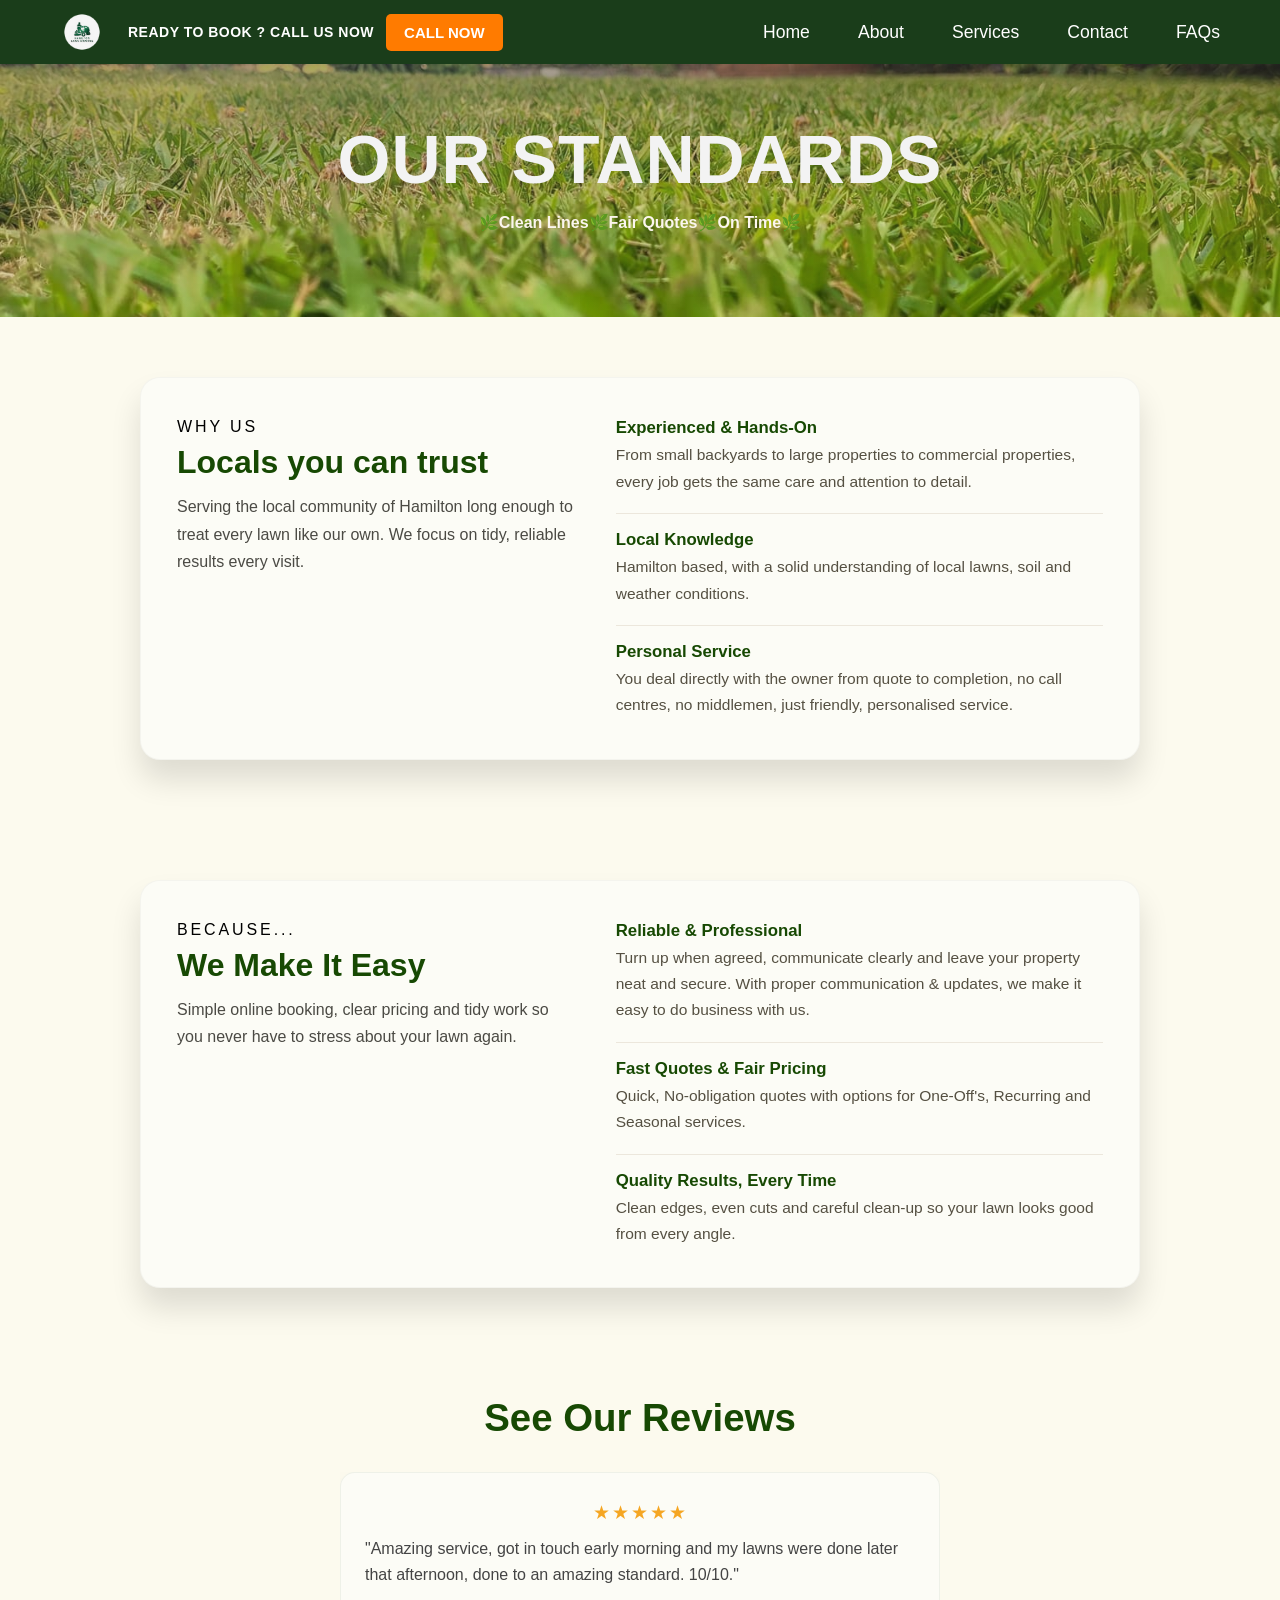
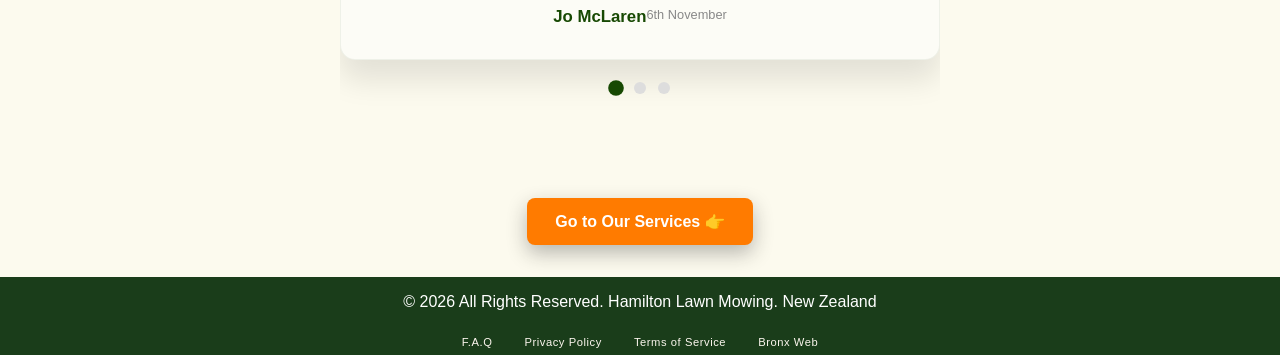
==== commit fc0b14b8: "Match the homepage service-areas block to the contact page The homepage had a bare map section while" ====
--- a/about.html
+++ b/about.html
@@ -308,7 +308,7 @@
         }
     </style>
 
-    <div class="center-btn"><a href="services.html" class="service-btn">Go to Our Services <i class="fas fa-arrow-right"></i></a></div>
+    <div class="center-btn"><a href="services.html" class="service-btn">Go to Our Services 👉</a></div>
     
 
 
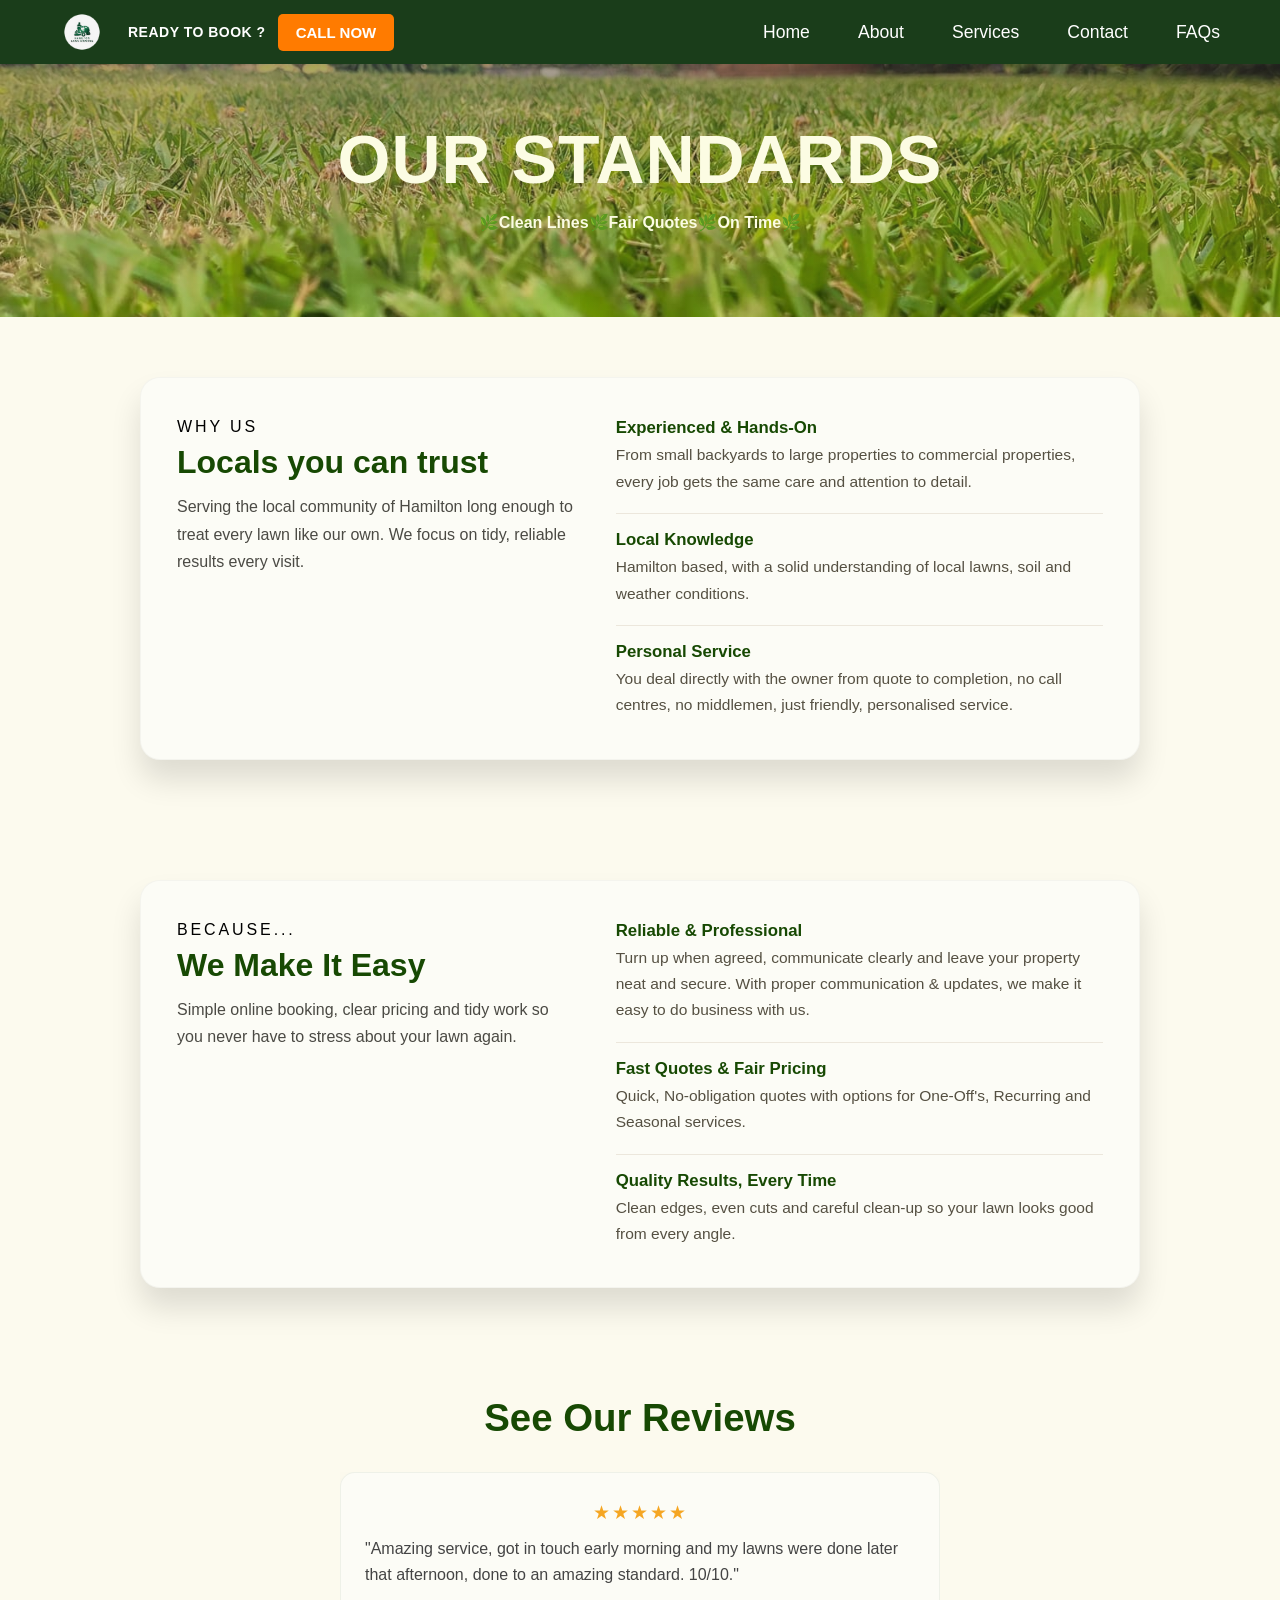
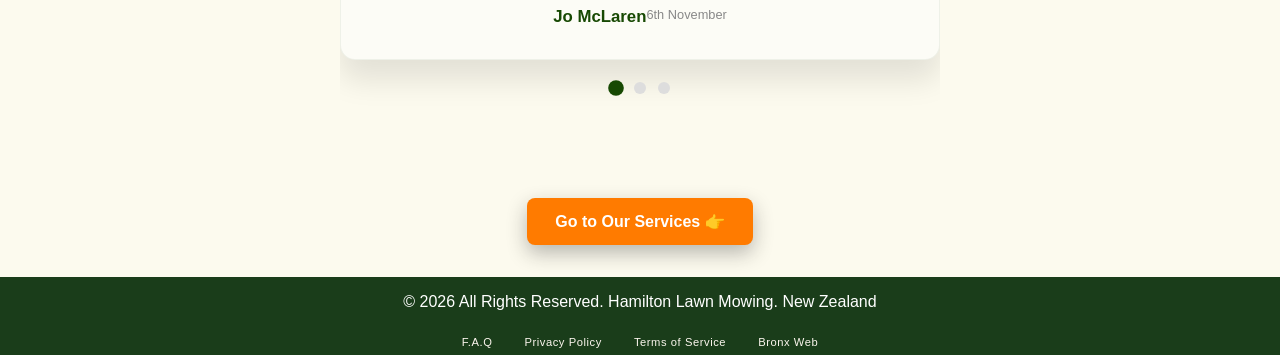
==== commit 4cd041e0: "My update" ====
--- a/about.html
+++ b/about.html
@@ -133,7 +133,7 @@
 
             <!-- Call to book (in nav) -->
             <div class="nav-call">
-                <span class="nav-call-text">READY TO BOOK ? CALL US NOW</span>
+                <span class="nav-call-text">READY TO BOOK ?</span>
                 <a href="tel:+6478096933" class="call-now-btn">CALL NOW</a>
             </div>
 
--- a/styles.css
+++ b/styles.css
@@ -258,7 +258,7 @@
   text-transform: uppercase;
   letter-spacing: 1px;
   margin-bottom: 16px;
-  color: #f3f3f3;
+  color: #fcfce3;
 }
 
 .hero-content-box p {
@@ -266,7 +266,7 @@
   font-weight: 700;
   margin: 0 auto 32px;
   max-width: 560px;
-  color: #fcf6ee;
+  color: #fcfce3;
   line-height: 1.5;
 }
 
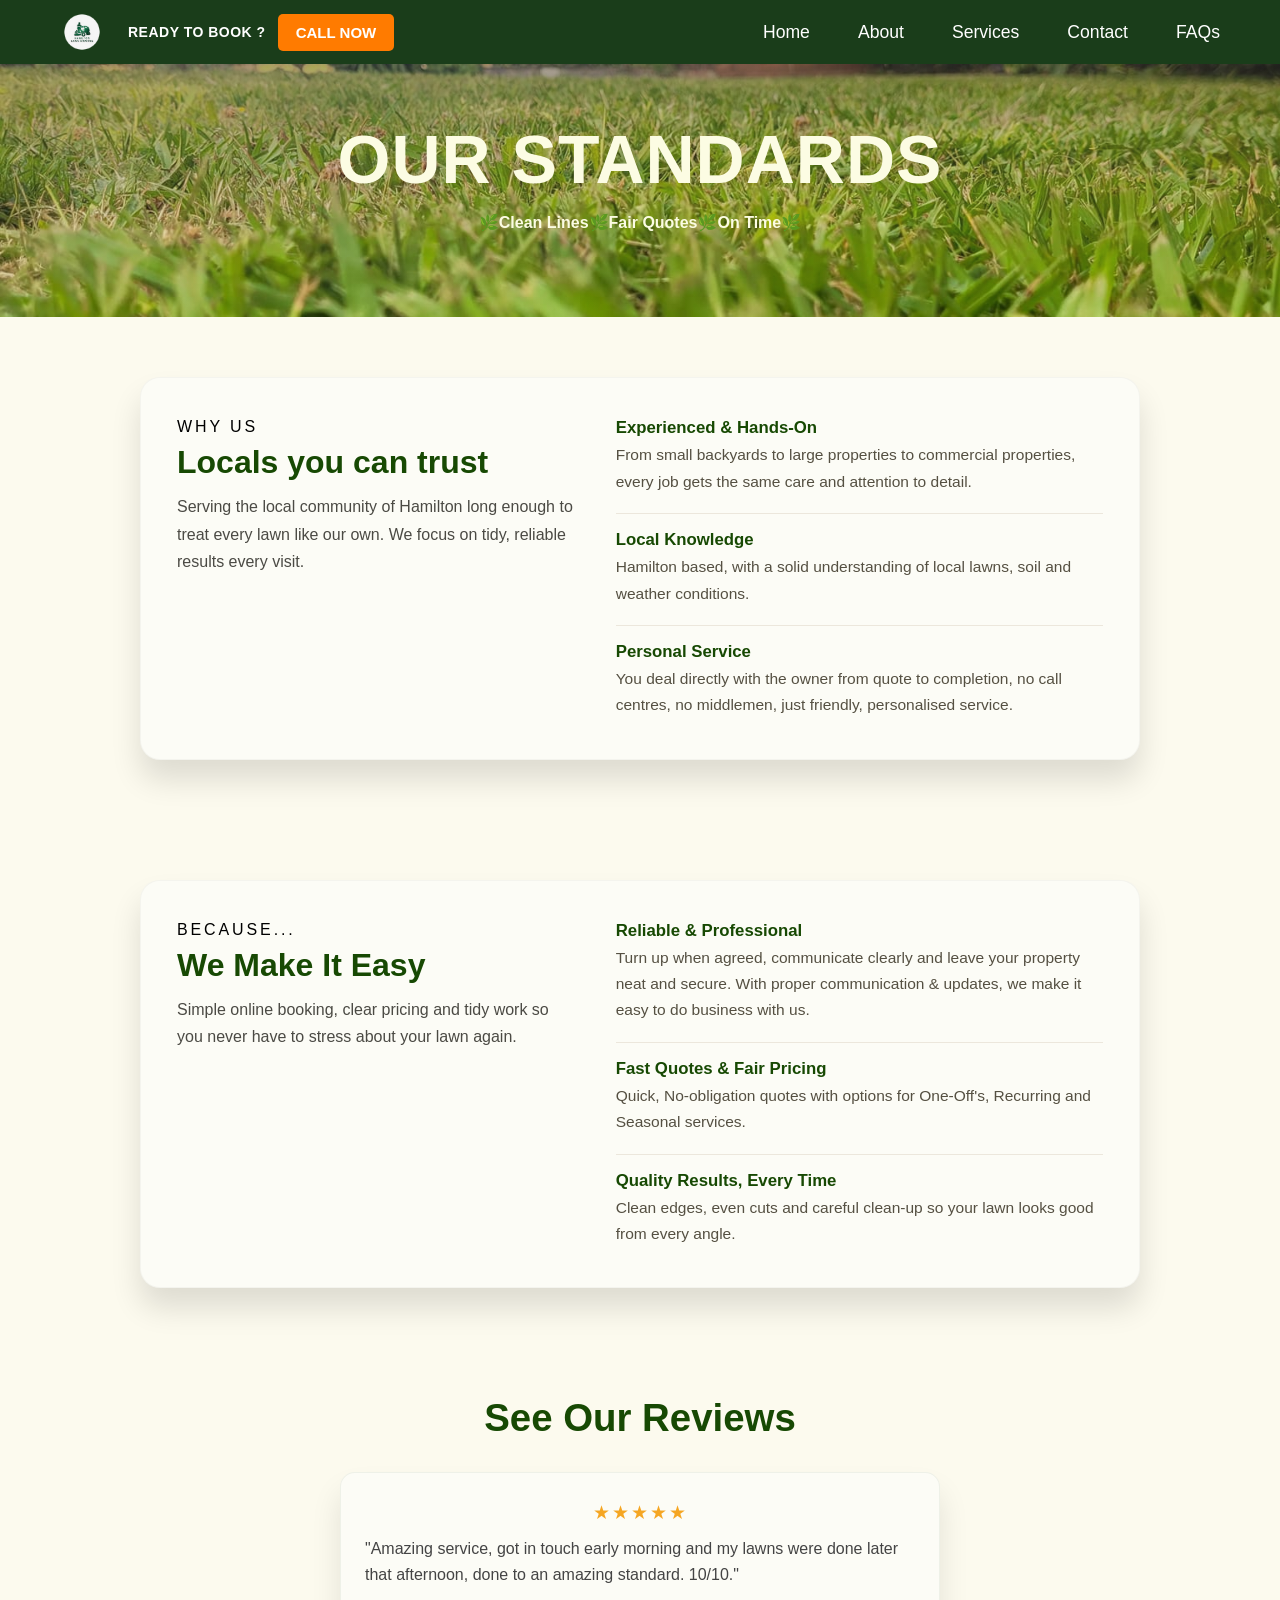
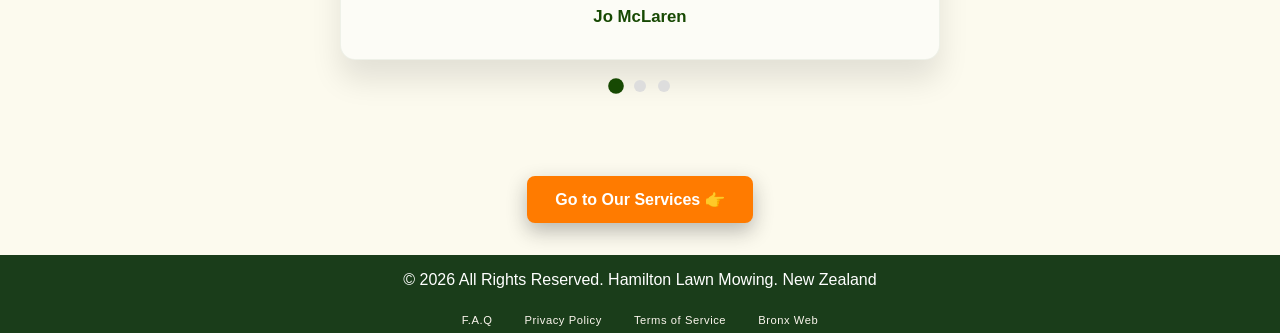
==== commit 30a22e33: "Load live Google reviews on the about page carousel Fetch reviews from the Apps Script web app, fall" ====
--- a/about.html
+++ b/about.html
@@ -271,23 +271,24 @@
             position: relative;
             max-width: 600px;
             margin: 0 auto;
-            overflow: hidden;
-        }
+        }
+        /* Only the active slide is in flow, so the carousel is exactly as tall
+           as the review being shown. Stacking every slide (flex row or grid
+           overlay) sizes the box to the TALLEST review and leaves a big dead
+           gap under the shorter ones. */
         .reviews-carousel {
-            display: flex;
-            transition: transform 0.5s ease-in-out;
             width: 100%;
         }
         .review-slide {
-            min-width: 100%;
-            opacity: 0;
-            transition: opacity 0.6s ease;
+            display: none;
         }
         .review-slide.active {
-            opacity: 1;
+            display: block;
+            animation: fadeIn 0.4s ease;
         }
         .reviews-carousel-wrapper .carousel-dots {
             background: transparent;
+            padding: 18px 0 0;
         }
         @keyframes fadeIn {
             0% {
@@ -403,7 +404,19 @@
 
     <script>
         document.addEventListener('DOMContentLoaded', () => {
-            const reviews = [
+            // ============================================================
+            //  LIVE GOOGLE REVIEWS
+            //  Fetches fresh reviews from the Apps Script Web App.
+            //  Falls back to the hardcoded FALLBACK_REVIEWS below if the
+            //  URL is unset, the request fails, or no reviews come back -
+            //  so the carousel ALWAYS shows something.
+            //
+            //  SETUP: paste your deployed Web App URL here (see .env /
+            //  SETUP-REVIEWS.md). Leave blank to stay on hardcoded reviews.
+            // ============================================================
+            const GOOGLE_SCRIPT_WEBAPP_URL = "https://script.google.com/macros/s/AKfycbxUuFtel2ZkRMKVQDvohZ_kM2vZf3ao8GSxX5vNUlrnVXrCsiYeWzZdG_wNZiYoYzcm/exec";
+
+            const FALLBACK_REVIEWS = [
                 {
                     name: "Jo McLaren",
                     rating: 5,
@@ -425,25 +438,115 @@
             ];
 
             function renderStars(rating) {
-                return '★'.repeat(rating) + '☆'.repeat(5 - rating);
+                // Clamp to a whole 0-5 so a bad/missing rating from the API
+                // can never throw on .repeat() or over-render the row.
+                const n = Math.max(0, Math.min(5, Math.round(Number(rating) || 0)));
+                return '★'.repeat(n) + '☆'.repeat(5 - n);
             }
 
             const carousel = document.querySelector('.reviews-carousel');
             const dotsContainer = document.querySelector('.reviews-dots');
             let currentIndex = 0;
 
+            // Normalise a Google Places review object to our simple shape.
+            function normalise(r) {
+                // Coerce to string - the API shape is not guaranteed, and the
+                // render path expects plain text for every field.
+                const str = v => (v == null ? '' : String(v));
+                return {
+                    name: str(r.author_name || r.name || 'Google review'),
+                    rating: r.rating || 5,
+                    text: str(r.text),
+                    date: str(r.relative_time_description || r.date)
+                };
+            }
+
+            async function getReviews() {
+                if (!GOOGLE_SCRIPT_WEBAPP_URL) return FALLBACK_REVIEWS;
+                try {
+                    const res = await fetch(GOOGLE_SCRIPT_WEBAPP_URL + '?action=getReviews');
+                    if (!res.ok) return FALLBACK_REVIEWS;
+                    const data = await res.json();
+                    if (!Array.isArray(data) || data.length === 0) return FALLBACK_REVIEWS;
+                    return data.map(normalise);
+                } catch (err) {
+                    console.warn('Live reviews unavailable, using fallback:', err);
+                    return FALLBACK_REVIEWS;
+                }
+            }
+
+            getReviews().then(reviews => buildCarousel(reviews));
+
+            // Long reviews are cut to a preview with a "read more" toggle so
+            // every card stays the same height. Split on a word boundary so
+            // the preview never ends mid-word. All text is set with
+            // textContent - review bodies are public user input.
+            const REVIEW_PREVIEW_LEN = 180;
+
+            function buildReviewText(rawText) {
+                const text = String(rawText == null ? '' : rawText);
+                const p = document.createElement('p');
+                p.className = 'review-text';
+
+                if (text.length <= REVIEW_PREVIEW_LEN) {
+                    p.textContent = `"${text}"`;
+                    return p;
+                }
+
+                let cut = text.lastIndexOf(' ', REVIEW_PREVIEW_LEN);
+                if (cut < REVIEW_PREVIEW_LEN * 0.6) cut = REVIEW_PREVIEW_LEN;
+
+                const head = document.createElement('span');
+                head.textContent = `"${text.slice(0, cut)}`;
+
+                const ellipsis = document.createElement('span');
+                ellipsis.className = 'review-ellipsis';
+                ellipsis.textContent = '...';
+
+                const rest = document.createElement('span');
+                rest.className = 'review-more';
+                rest.textContent = `${text.slice(cut)}"`;
+
+                const toggle = document.createElement('button');
+                toggle.type = 'button';
+                toggle.className = 'review-toggle';
+                toggle.textContent = 'Read more';
+                toggle.setAttribute('aria-expanded', 'false');
+                toggle.addEventListener('click', () => {
+                    const open = p.classList.toggle('is-expanded');
+                    toggle.textContent = open ? 'Show less' : 'Read more';
+                    toggle.setAttribute('aria-expanded', String(open));
+                });
+
+                p.append(head, ellipsis, rest, toggle);
+                return p;
+            }
+
+            function buildCarousel(reviews) {
             reviews.forEach((review, i) => {
                 const slide = document.createElement('div');
                 slide.className = 'review-slide' + (i === 0 ? ' active' : '');
-                slide.innerHTML = `
-                    <div class="review-card">
-                        <div class="review-stars">${renderStars(review.rating)}</div>
-                        <p class="review-text">"${review.text}"</p>
-                        <div class="review-meta">
-                            <span class="review-name">${review.name}</span>
-                            <span class="review-date">${review.date}</span>
-                        </div>
-                    </div>`;
+
+                // Built with textContent, NOT innerHTML. Review text and author
+                // names come from Google and are public user input - anyone can
+                // leave a review. Interpolating them into innerHTML would let a
+                // review body inject markup/script into this page.
+                const el = (tag, className, text) => {
+                    const node = document.createElement(tag);
+                    node.className = className;
+                    node.textContent = text;
+                    return node;
+                };
+
+                const card = el('div', 'review-card', '');
+                card.appendChild(el('div', 'review-stars', renderStars(review.rating)));
+                card.appendChild(buildReviewText(review.text));
+
+                const meta = el('div', 'review-meta', '');
+                meta.appendChild(el('span', 'review-name', review.name));
+                card.appendChild(meta);
+
+                slide.appendChild(card);
                 carousel.appendChild(slide);
 
                 const dot = document.createElement('span');
@@ -457,7 +560,8 @@
             const dots = dotsContainer.querySelectorAll('span');
 
             function updateCarousel() {
-                carousel.style.transform = `translateX(-${currentIndex * 100}%)`;
+                // Slides are stacked in one grid cell - the active class handles
+                // the crossfade. No translateX: that would shift them off-screen.
                 slides.forEach((s, i) => s.classList.toggle('active', i === currentIndex));
                 dots.forEach((d, i) => d.classList.toggle('active', i === currentIndex));
             }
@@ -478,6 +582,7 @@
                     updateCarousel();
                 }
             });
+            } // end buildCarousel
         });
     </script>
 
--- a/styles.css
+++ b/styles.css
@@ -65,11 +65,23 @@
   display: inline-block;
   white-space: nowrap;
   transition: background 0.2s ease, transform 0.15s ease;
-}
-
+  /* Buzz to draw the eye - short shake, long rest. Keyframes are
+     defined further down (shared with the floating button). */
+  animation: buzz 3s ease-in-out infinite;
+}
+
+/* Hover has its own transform, so pause the buzz rather than let the
+   two fight each other. */
 .call-now-btn:hover {
   background-color: #ff9a2b;
   transform: translateY(-1px);
+  animation-play-state: paused;
+}
+
+@media (prefers-reduced-motion: reduce) {
+  .call-now-btn {
+    animation: none;
+  }
 }
 
 /* ========= HEADER / NAVIGATION ========= */
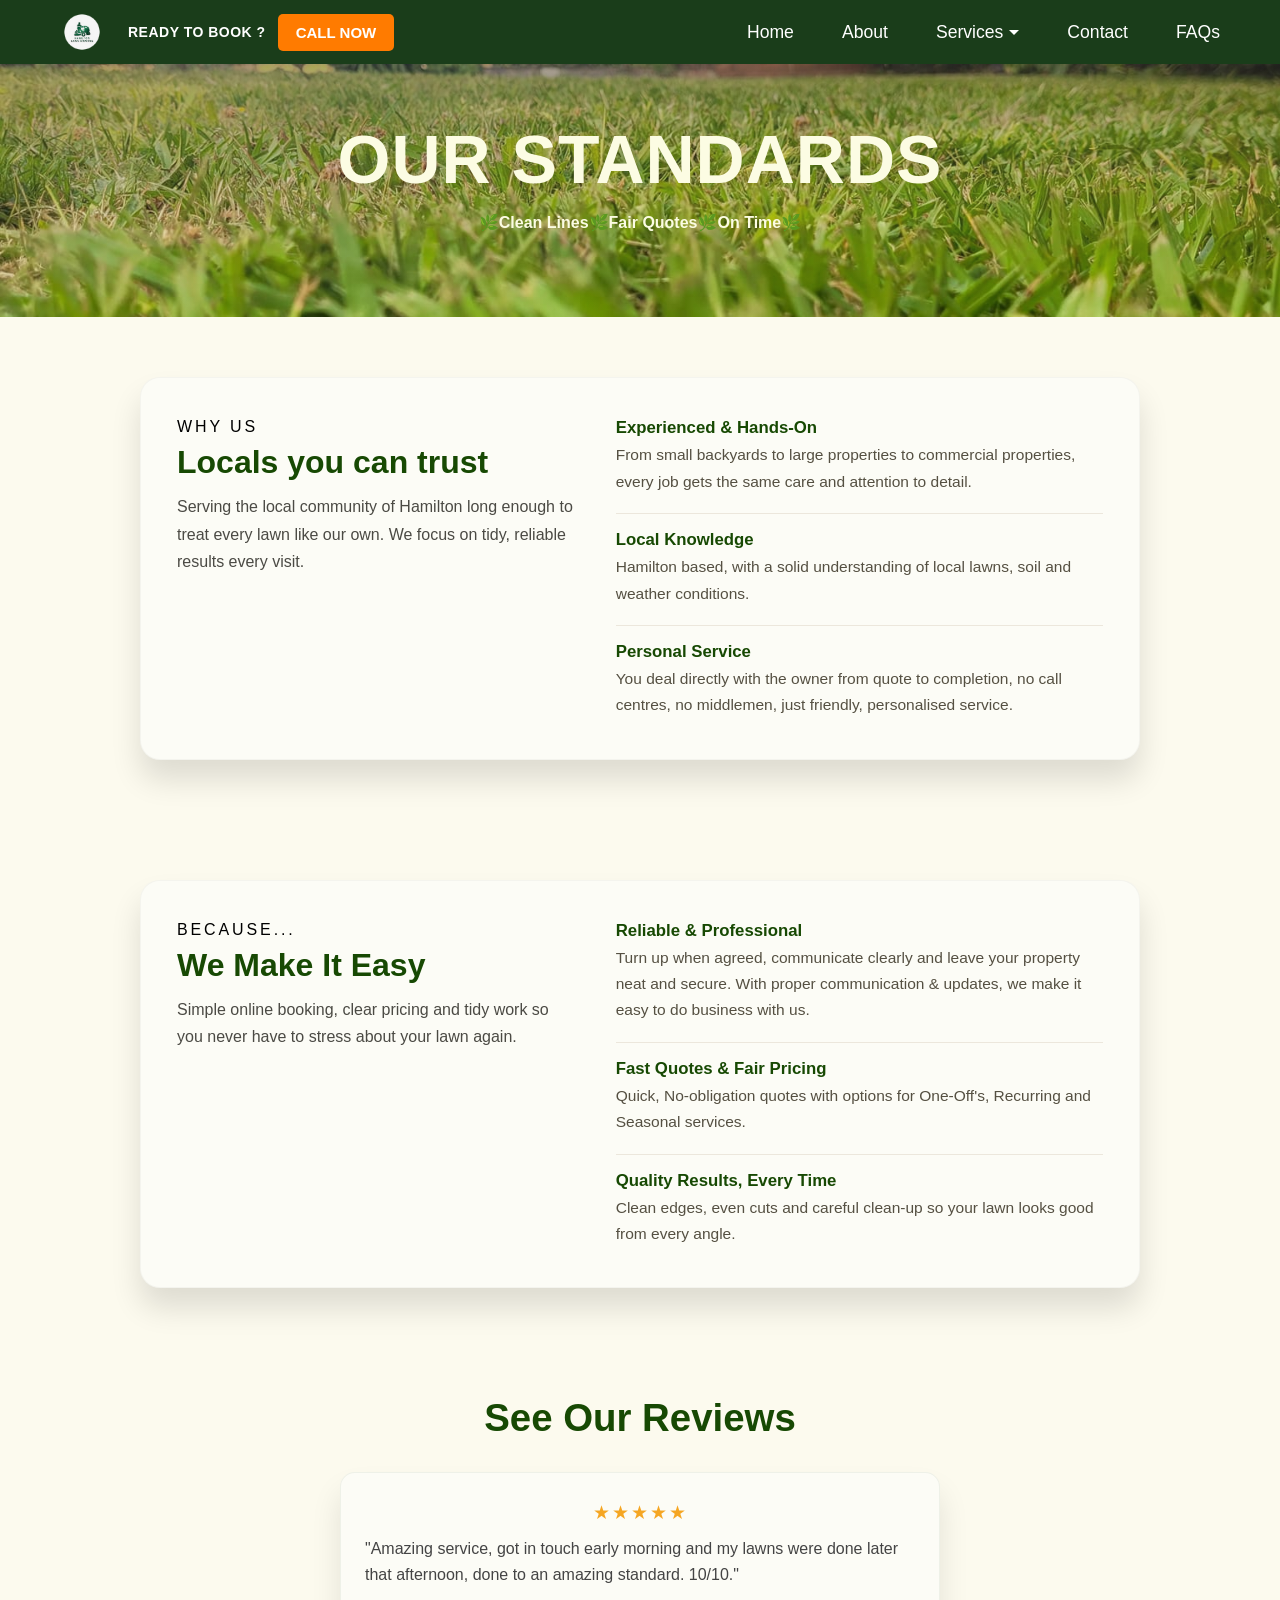
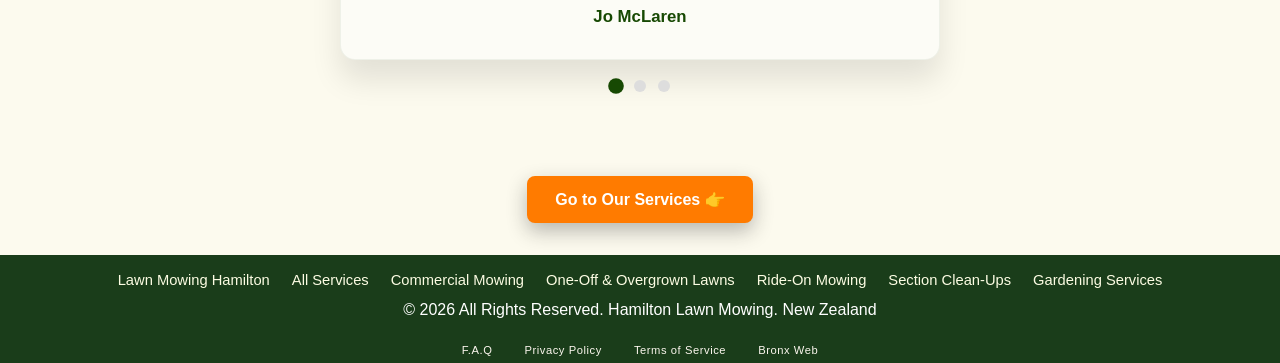
==== commit 5696eacd: "Add Phase 1 SEO service pages, Services dropdown and footer links - New pages: commercial-lawn-mowin" ====
--- a/about.html
+++ b/about.html
@@ -23,7 +23,7 @@
           "name": "Hamilton Lawn Mowing",
           "description": "Professional lawn mowing, weed spraying, gardening, hedge trimming and green waste removal services in Hamilton, NZ. WINZ quotes approved.",
           "url": "https://hamiltonlawns.co.nz",
-          "telephone": "+642108387863",
+          "telephone": "+6478096933",
           "image": "images/google-profile-search-pic.png",
           "priceRange": "$$",
           "founder": {
@@ -141,10 +141,18 @@
             <ul class="nav-links">
                 <li><a href="index.html">Home</a></li>
                 <li><a href="about.html">About</a></li>
-                <li><a href="services.html">Services</a></li>
+                <li class="has-dropdown"><a href="services.html">Services</a>
+                    <ul class="nav-dropdown">
+                        <li><a href="services.html">All Services</a></li>
+                        <li><a href="commercial-lawn-mowing.html">Commercial Mowing</a></li>
+                        <li><a href="one-off-lawn-mowing.html">One-Off &amp; Overgrown Lawns</a></li>
+                        <li><a href="ride-on-mowing.html">Ride-On Mowing</a></li>
+                        <li><a href="section-clean-ups.html">Section Clean-Ups</a></li>
+                        <li><a href="gardening-services.html">Gardening Services</a></li>
+                    </ul>
+                </li>
                 <li><a href="contact.html">Contact</a></li>
                 <li><a href="faqs.html">FAQs</a></li>
-
             </ul>
 
             <!-- Mobile Hamburger -->
@@ -161,6 +169,11 @@
                 <li><a href="index.html">Home</a></li>
                 <li><a href="about.html">About</a></li>
                 <li><a href="services.html">Services</a></li>
+                <li class="mobile-sub"><a href="commercial-lawn-mowing.html">Commercial Mowing</a></li>
+                <li class="mobile-sub"><a href="one-off-lawn-mowing.html">One-Off &amp; Overgrown Lawns</a></li>
+                <li class="mobile-sub"><a href="ride-on-mowing.html">Ride-On Mowing</a></li>
+                <li class="mobile-sub"><a href="section-clean-ups.html">Section Clean-Ups</a></li>
+                <li class="mobile-sub"><a href="gardening-services.html">Gardening Services</a></li>
                 <li><a href="contact.html">Contact</a></li>
                 <li><a href="faqs.html">F.A.Q</a></li>
             </ul>
@@ -316,6 +329,15 @@
     <!-- ========== FOOTER ========== -->
     <footer>
         <div class="container">
+            <ul class="footer-services">
+                <li><a href="index.html">Lawn Mowing Hamilton</a></li>
+                <li><a href="services.html">All Services</a></li>
+                <li><a href="commercial-lawn-mowing.html">Commercial Mowing</a></li>
+                <li><a href="one-off-lawn-mowing.html">One-Off &amp; Overgrown Lawns</a></li>
+                <li><a href="ride-on-mowing.html">Ride-On Mowing</a></li>
+                <li><a href="section-clean-ups.html">Section Clean-Ups</a></li>
+                <li><a href="gardening-services.html">Gardening Services</a></li>
+            </ul>
             <p>&copy; 2026 All Rights Reserved. Hamilton Lawn Mowing. New Zealand</p>
         </div>
     </footer>
--- a/styles.css
+++ b/styles.css
@@ -1158,40 +1158,16 @@
   text-align: center;
 }
 
-.carousel-btn {
-  position: absolute;
-  top: 50%;
-  transform: translateY(-50%);
-  background: rgba(255, 123, 0, 0.85);
-  color: white;
-  border: none;
-  width: 50px;
-  height: 50px;
-  border-radius: 50%;
-  font-size: 1.6rem;
-  cursor: pointer;
-  z-index: 10;
-  transition: all 0.3s ease;
-  box-shadow: 0 4px 15px rgba(255,123,0,0.4);
-}
-
-.carousel-btn:hover {
-  background: #175704;
-  transform: translateY(-50%) scale(1.1);
-}
-
-.prev-btn { 
-  left: 15px; 
-}
-
-.next-btn { 
-  right: 15px; 
-}
-
 .carousel-dots {
   text-align: center;
   padding: 20px 0;
   background: #fcfaee;
+}
+
+/* Work dots sit below the card, so no strip under the photo */
+.work-dots {
+  background: transparent;
+  padding: 18px 0 0;
 }
 
 .carousel-dots span {
@@ -1362,13 +1338,6 @@
 
   .booking-info-card {
     margin-top: 20px;
-  }
-
-  /* Carousel */
-  .carousel-btn {
-    width: 40px;
-    height: 40px;
-    font-size: 1.3rem;
   }
 
   .work-caption {
@@ -2098,6 +2067,68 @@
   color: #555042;
 }
 
+/* Three cards in one row (How It Works). Phones stay single column. */
+@media (min-width: 769px) {
+  .card-grid--three {
+    grid-template-columns: repeat(3, minmax(0, 1fr));
+  }
+}
+
+/* Lead line above the suburb pills */
+.areas-lead {
+  margin-bottom: 18px;
+  font-size: 1.1rem;
+  font-weight: 700;
+  color: #174903;
+}
+
+/* 5th service card sits centred on its own row at single-card width,
+   instead of stranded on the left. Phones are single column anyway. */
+@media (min-width: 769px) {
+  .services-grid .service-card:last-child:nth-child(odd) {
+    grid-column: 1 / -1;
+    justify-self: center;
+    width: calc(50% - 15px);
+  }
+}
+
+.services-grid .service-card:nth-child(5) { transition-delay: 0.12s; }
+
+/* Image slot for a card whose photo isn't uploaded yet. Same height as
+   the other card images; if the file is missing the img removes itself
+   (onerror) and this soft green panel with a leaf shows instead. */
+.service-image--pending {
+  position: relative;
+  height: 240px;
+  background: #e6ecd8;
+  overflow: hidden;
+}
+
+.service-image--pending::before {
+  content: "\f06c";
+  font-family: "Font Awesome 6 Free";
+  font-weight: 900;
+  position: absolute;
+  inset: 0;
+  display: flex;
+  align-items: center;
+  justify-content: center;
+  font-size: 3rem;
+  color: rgba(23, 73, 3, 0.25);
+}
+
+.service-image--pending img {
+  position: relative;
+  z-index: 1;
+  display: block;
+}
+
+@media (max-width: 768px) {
+  .service-image--pending {
+    height: 200px;
+  }
+}
+
 /* Areas card - tighter padding on phones */
 @media (max-width: 768px) {
   .areas-card {
@@ -2116,3 +2147,604 @@
     padding: 7px 14px;
   }
 }
+
+/* ========= MULTI-STEP QUOTE FLOW (index + contact) ========= */
+/* Same step-by-step layout as the promo-offer page. Driven by quote-flow.js */
+.qf-card {
+  max-width: 560px;
+  margin: 0 auto;
+  background: #fcfcf6;
+  padding: 2rem 1.75rem 2.25rem;
+  border-radius: 18px;
+  box-shadow: 0 18px 45px rgba(0, 0, 0, 0.12);
+  border: 1px solid rgba(23, 73, 3, 0.08);
+  text-align: left;
+}
+
+.qf-progress { margin-bottom: 24px; }
+
+.qf-progress-top {
+  display: flex;
+  justify-content: space-between;
+  align-items: baseline;
+  margin-bottom: 8px;
+}
+
+.qf-step-label {
+  font-size: 12px;
+  font-weight: 700;
+  text-transform: uppercase;
+  letter-spacing: 0.6px;
+  color: #1a3d1a;
+}
+
+.qf-percent {
+  font-size: 13px;
+  font-weight: 800;
+  color: #ff7b00;
+}
+
+.qf-bar {
+  height: 10px;
+  background: #d3d7c8;
+  border-radius: 20px;
+  overflow: hidden;
+}
+
+.qf-bar-fill {
+  height: 100%;
+  width: 25%;
+  background: linear-gradient(90deg, #174903, #175704);
+  border-radius: 20px;
+  transition: width 0.45s cubic-bezier(0.22, 1, 0.36, 1);
+}
+
+.qf-done-note {
+  font-size: 12px;
+  color: #174903;
+  font-weight: 700;
+  margin-top: 8px;
+}
+
+.qf-step { display: none; animation: qfFadeUp 0.35s ease both; }
+.qf-step.active { display: block; }
+
+.qf-step h3 {
+  font-size: 22px;
+  font-weight: 800;
+  color: #1a3d1a;
+  margin-bottom: 4px;
+  line-height: 1.15;
+}
+
+.qf-hint {
+  font-size: 14px;
+  color: #555042;
+  margin-bottom: 18px;
+}
+
+/* Option tiles (frequency, size) */
+.qf-options { display: grid; gap: 10px; margin-bottom: 6px; }
+.qf-options.cols-2 { grid-template-columns: repeat(2, 1fr); }
+.qf-options.cols-3 { grid-template-columns: repeat(3, 1fr); }
+
+.qf-tile {
+  border: 2px solid #d3d7c8;
+  border-radius: 8px;
+  padding: 16px 10px;
+  text-align: center;
+  cursor: pointer;
+  background: #faf8f1;
+  transition: border-color 0.15s, background 0.15s, transform 0.1s;
+  font-size: 15px;
+  font-weight: 700;
+  color: #1a3d1a;
+  user-select: none;
+}
+.qf-tile .tile-emoji { display: block; font-size: 26px; margin-bottom: 6px; }
+.qf-tile .tile-sub { display: block; font-size: 11px; font-weight: 400; color: #555042; margin-top: 4px; }
+.qf-tile:hover { border-color: #175704; transform: translateY(-1px); }
+.qf-tile.selected {
+  border-color: #174903;
+  background: #eef5e8;
+  box-shadow: 0 4px 12px rgba(23, 73, 3, 0.12);
+}
+
+/* Service checklist */
+.qf-checks { display: grid; gap: 10px; margin-bottom: 6px; }
+
+.qf-check {
+  display: flex;
+  align-items: center;
+  gap: 12px;
+  margin: 0;
+  border: 2px solid #d3d7c8;
+  border-radius: 8px;
+  padding: 14px;
+  cursor: pointer;
+  background: #faf8f1;
+  transition: border-color 0.15s, background 0.15s;
+  font-size: 15px;
+  font-weight: 700;
+  color: #1a3d1a;
+}
+.qf-check:hover { border-color: #175704; }
+.qf-check.selected { border-color: #174903; background: #eef5e8; }
+.qf-check input {
+  width: 20px;
+  height: 20px;
+  padding: 0;
+  accent-color: #174903;
+  flex-shrink: 0;
+  cursor: pointer;
+}
+
+.qf-step .form-group { margin-bottom: 14px; }
+.qf-notes { margin-top: 18px; }
+
+/* Nav buttons */
+.qf-nav { display: flex; gap: 12px; margin-top: 22px; }
+
+.qf-back {
+  flex: 0 0 auto;
+  background: transparent;
+  border: 2px solid #d3d7c8;
+  color: #555042;
+  font-weight: 700;
+  font-size: 15px;
+  padding: 14px 20px;
+  border-radius: 6px;
+  cursor: pointer;
+  transition: border-color 0.15s;
+}
+.qf-back:hover { border-color: #174903; color: #1a3d1a; }
+
+.qf-next {
+  flex: 1 1 auto;
+  background: linear-gradient(135deg, #ff7b00, #ff9a2b);
+  color: #fff;
+  font-family: inherit;
+  font-size: 17px;
+  font-weight: 700;
+  letter-spacing: 0.5px;
+  border: none;
+  border-radius: 6px;
+  cursor: pointer;
+  padding: 15px;
+  transition: transform 0.12s, box-shadow 0.2s;
+  box-shadow: 0 10px 22px rgba(255, 123, 0, 0.35);
+}
+.qf-next:hover { transform: translateY(-1px); box-shadow: 0 14px 28px rgba(255, 123, 0, 0.42); }
+.qf-next:disabled { opacity: 0.7; cursor: wait; }
+
+.qf-error { color: #c0392b; font-size: 13px; font-weight: 700; margin-top: 10px; display: none; }
+
+/* Success state */
+.qf-success { text-align: center; padding: 16px 0; }
+.qf-success-icon { font-size: 48px; color: #174903; margin-bottom: 12px; }
+.qf-success h3 { color: #1a3d1a; font-size: 24px; margin-bottom: 8px; }
+.qf-success p { color: #555042; font-size: 15px; }
+.qf-summary {
+  background: #f2faf3;
+  border-radius: 10px;
+  padding: 14px 18px;
+  margin: 18px 0;
+  font-size: 0.92rem;
+  color: #174903;
+  text-align: left;
+  line-height: 1.9;
+}
+.qf-success-call a { color: #174903; font-weight: 700; }
+
+/* Confetti canvas shown when a quote request is sent */
+.qf-confetti {
+  position: fixed;
+  inset: 0;
+  width: 100vw;
+  height: 100vh;
+  pointer-events: none;
+  z-index: 9999;
+}
+
+/* Green dots on the Request Quote button: desktop/tablet only */
+@media (max-width: 767px) {
+  .qf-dot { display: none; }
+}
+
+@keyframes qfFadeUp {
+  from { opacity: 0; transform: translateY(24px); }
+  to   { opacity: 1; transform: translateY(0); }
+}
+
+@media (max-width: 480px) {
+  .qf-card { padding: 1.5rem 1.1rem 1.75rem; }
+  .qf-options.cols-3 { gap: 8px; }
+  .qf-tile { padding: 14px 6px; font-size: 14px; }
+}
+
+@media (prefers-reduced-motion: reduce) {
+  .qf-step { animation: none; }
+}
+
+/* ========================================
+   SERVICE PAGES (Phase 1 SEO pages)
+   Shared by the service detail pages and the Services dropdown on every page.
+   ======================================== */
+
+/* ----- Services dropdown in the desktop nav ----- */
+.nav-links .has-dropdown {
+  position: relative;
+}
+
+.nav-links .has-dropdown > a::after {
+  content: "";
+  display: inline-block;
+  margin-left: 6px;
+  border: 5px solid transparent;
+  border-top-color: currentColor;
+  border-bottom: 0;
+  vertical-align: middle;
+}
+
+.nav-dropdown {
+  position: absolute;
+  top: 100%;
+  left: 50%;
+  transform: translateX(-50%);
+  min-width: 240px;
+  list-style: none;
+  margin: 0;
+  padding: 18px 0 8px;
+  background: transparent;
+  visibility: hidden;
+  opacity: 0;
+  transition: opacity 0.2s ease, visibility 0.2s ease;
+  z-index: 1002;
+}
+
+.nav-dropdown::before {
+  content: "";
+  position: absolute;
+  inset: 10px 0 0;
+  background: #1a3d1a;
+  border-radius: 10px;
+  box-shadow: 0 14px 30px rgba(0, 0, 0, 0.25);
+  z-index: -1;
+}
+
+.has-dropdown:hover .nav-dropdown,
+.has-dropdown:focus-within .nav-dropdown {
+  visibility: visible;
+  opacity: 1;
+}
+
+.nav-dropdown a {
+  display: block;
+  padding: 10px 20px;
+  font-size: 1rem;
+  white-space: nowrap;
+}
+
+.nav-dropdown a:hover {
+  background: rgba(255, 123, 0, 0.15);
+}
+
+/* ----- Services sub-links in the mobile menu ----- */
+.mobile-nav-links .mobile-sub a {
+  font-size: 1rem;
+  padding: 12px 24px 12px 44px;
+  opacity: 0.9;
+}
+
+.mobile-nav-links .mobile-sub a:hover {
+  padding-left: 48px;
+}
+
+.mobile-menu {
+  overflow-y: auto;
+}
+
+/* ----- Page body ----- */
+.page-section {
+  padding: 60px 0;
+  background: #fcfaee;
+}
+
+.page-section--alt {
+  background: #f4f1e1;
+}
+
+.page-wrap {
+  max-width: 860px;
+  margin: 0 auto;
+  padding: 0 20px;
+}
+
+.page-wrap h2 {
+  font-size: clamp(1.6rem, 4vw, 2.1rem);
+  color: #174903;
+  margin-bottom: 1rem;
+  line-height: 1.25;
+}
+
+.page-wrap h3 {
+  font-size: 1.25rem;
+  color: #174903;
+  margin: 1.5rem 0 0.5rem;
+}
+
+.page-wrap p,
+.page-wrap li {
+  font-size: 1.05rem;
+  line-height: 1.75;
+  color: #3a3a35;
+}
+
+.page-wrap p + p {
+  margin-top: 1rem;
+}
+
+.page-wrap ul {
+  margin: 1rem 0 0 1.25rem;
+}
+
+.page-wrap li + li {
+  margin-top: 0.4rem;
+}
+
+.page-wrap a:not(.service-btn) {
+  color: #174903;
+  font-weight: 600;
+}
+
+.lead {
+  font-size: 1.15rem !important;
+}
+
+/* Breadcrumb under the hero */
+.breadcrumb {
+  font-size: 0.9rem;
+  color: #6b675a;
+  padding: 18px 0 0;
+}
+
+.breadcrumb a {
+  color: #174903;
+}
+
+/* Key facts strip */
+.fact-grid {
+  display: grid;
+  grid-template-columns: repeat(auto-fit, minmax(180px, 1fr));
+  gap: 16px;
+  margin-top: 2rem;
+}
+
+.fact {
+  background: #fcfcf6;
+  border: 1px solid rgba(23, 73, 3, 0.1);
+  border-radius: 12px;
+  padding: 18px;
+}
+
+.fact strong {
+  display: block;
+  color: #174903;
+  font-size: 1.05rem;
+  margin-bottom: 4px;
+}
+
+.fact span {
+  font-size: 0.95rem;
+  color: #555042;
+  line-height: 1.5;
+}
+
+/* Before and after photos */
+.ba-grid {
+  display: grid;
+  grid-template-columns: repeat(2, minmax(0, 1fr));
+  gap: 16px;
+  margin-top: 1.5rem;
+}
+
+.ba-grid figure {
+  margin: 0;
+  background: #fcfcf6;
+  border-radius: 12px;
+  overflow: hidden;
+  box-shadow: 0 10px 24px rgba(0, 0, 0, 0.1);
+}
+
+.ba-grid img {
+  display: block;
+  width: 100%;
+  height: auto;
+  aspect-ratio: 1 / 1;
+  object-fit: cover;
+}
+
+.ba-grid figcaption {
+  padding: 10px 14px;
+  font-size: 0.92rem;
+  color: #555042;
+}
+
+.ba-grid figcaption b {
+  color: #174903;
+}
+
+/* FAQ using native details/summary: works with no JavaScript */
+.faq-list {
+  margin-top: 1.5rem;
+}
+
+.faq-list details {
+  background: #fcfcf6;
+  border: 1px solid rgba(23, 73, 3, 0.08);
+  border-radius: 12px;
+  margin-bottom: 12px;
+  box-shadow: 0 6px 14px rgba(0, 0, 0, 0.05);
+}
+
+.faq-list summary {
+  cursor: pointer;
+  list-style: none;
+  padding: 18px 56px 18px 20px;
+  position: relative;
+  font-size: 1.08rem;
+  font-weight: 600;
+  color: #174903;
+}
+
+.faq-list summary::-webkit-details-marker {
+  display: none;
+}
+
+.faq-list summary::after {
+  content: "+";
+  position: absolute;
+  right: 18px;
+  top: 50%;
+  transform: translateY(-50%);
+  width: 28px;
+  height: 28px;
+  border-radius: 50%;
+  background: #174903;
+  color: #fff;
+  text-align: center;
+  line-height: 28px;
+  font-size: 1.2rem;
+}
+
+.faq-list details[open] summary::after {
+  content: "\2212";
+  background: #ff7b00;
+}
+
+.faq-list details p {
+  padding: 0 20px 18px;
+  margin: 0;
+}
+
+/* Call to action band */
+.cta-band {
+  background: #1a3d1a;
+  color: #fcfce3;
+  text-align: center;
+  padding: 50px 20px;
+}
+
+.cta-band h2 {
+  color: #fcfce3;
+  font-size: clamp(1.5rem, 4vw, 2rem);
+  margin-bottom: 0.75rem;
+}
+
+.cta-band p {
+  max-width: 620px;
+  margin: 0 auto 1.5rem;
+  line-height: 1.7;
+}
+
+.cta-band .cta-actions {
+  display: flex;
+  gap: 14px;
+  justify-content: center;
+  flex-wrap: wrap;
+}
+
+.cta-band .cta-call {
+  display: inline-block;
+  padding: 0.85rem 1.8rem;
+  border-radius: 8px;
+  border: 2px solid #fcfce3;
+  color: #fcfce3;
+  text-decoration: none;
+  font-weight: 600;
+}
+
+.cta-band .cta-call:hover {
+  background: rgba(252, 252, 227, 0.12);
+}
+
+/* Related services */
+.related-grid {
+  display: grid;
+  grid-template-columns: repeat(auto-fit, minmax(220px, 1fr));
+  gap: 16px;
+  margin-top: 1.5rem;
+}
+
+.related-grid a {
+  display: block;
+  background: #fcfcf6;
+  border: 1px solid rgba(23, 73, 3, 0.1);
+  border-radius: 12px;
+  padding: 18px 20px;
+  text-decoration: none;
+  transition: transform 0.2s ease, box-shadow 0.2s ease;
+}
+
+.related-grid a:hover {
+  transform: translateY(-3px);
+  box-shadow: 0 10px 22px rgba(0, 0, 0, 0.1);
+}
+
+.related-grid strong {
+  display: block;
+  color: #174903;
+  margin-bottom: 4px;
+}
+
+.related-grid span {
+  color: #555042;
+  font-size: 0.95rem;
+  font-weight: 400;
+  line-height: 1.5;
+}
+
+/* Footer service links */
+.footer-services {
+  list-style: none;
+  display: flex;
+  flex-wrap: wrap;
+  justify-content: center;
+  gap: 8px 22px;
+  margin: 0 0 12px;
+  padding: 0;
+}
+
+.footer-services a {
+  color: #fcfce3;
+  text-decoration: none;
+  font-size: 0.92rem;
+}
+
+.footer-services a:hover {
+  color: #fdf28e;
+  text-decoration: underline;
+}
+
+/* "Learn more" link under a Services page card */
+.service-more {
+  display: block;
+  margin-top: 14px;
+  color: #174903;
+  font-weight: 600;
+}
+
+@media (max-width: 600px) {
+  .page-section {
+    padding: 44px 0;
+  }
+
+  .ba-grid {
+    gap: 10px;
+  }
+
+  .ba-grid figcaption {
+    font-size: 0.85rem;
+    padding: 8px 10px;
+  }
+}
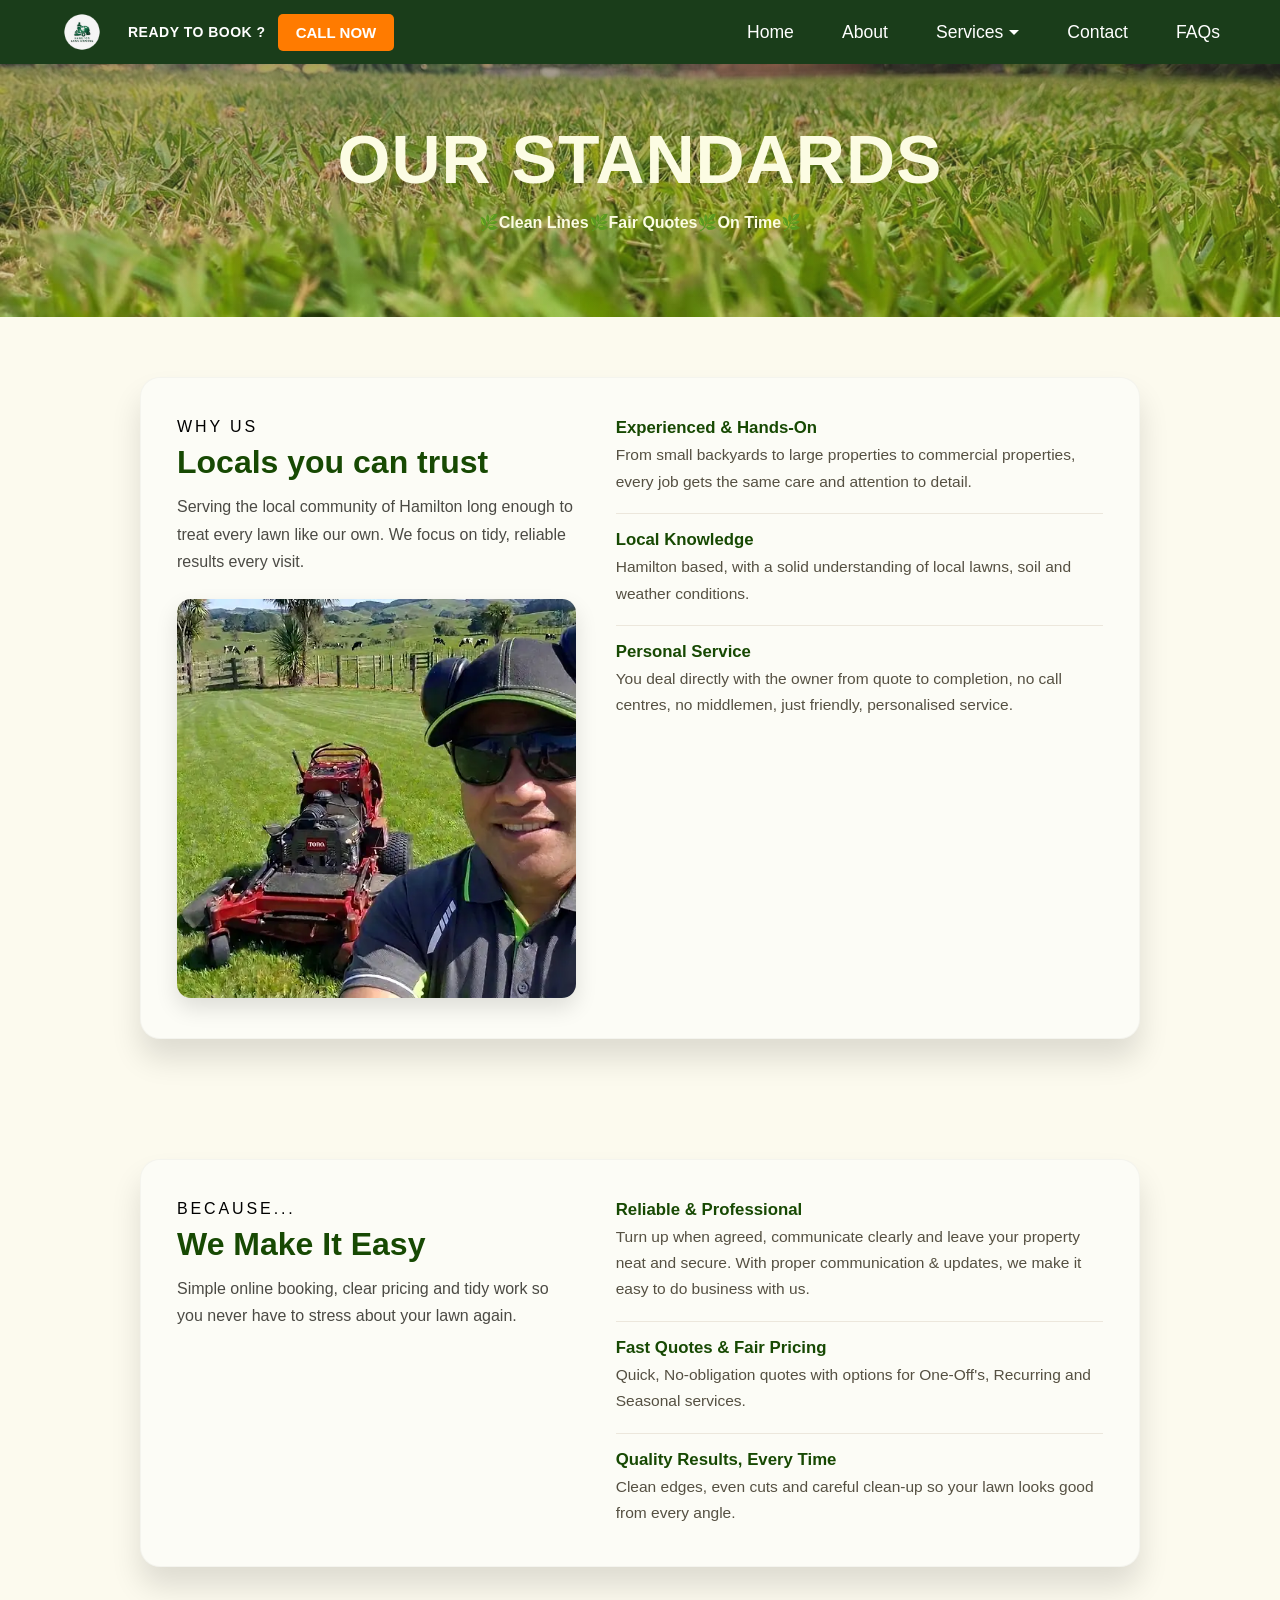
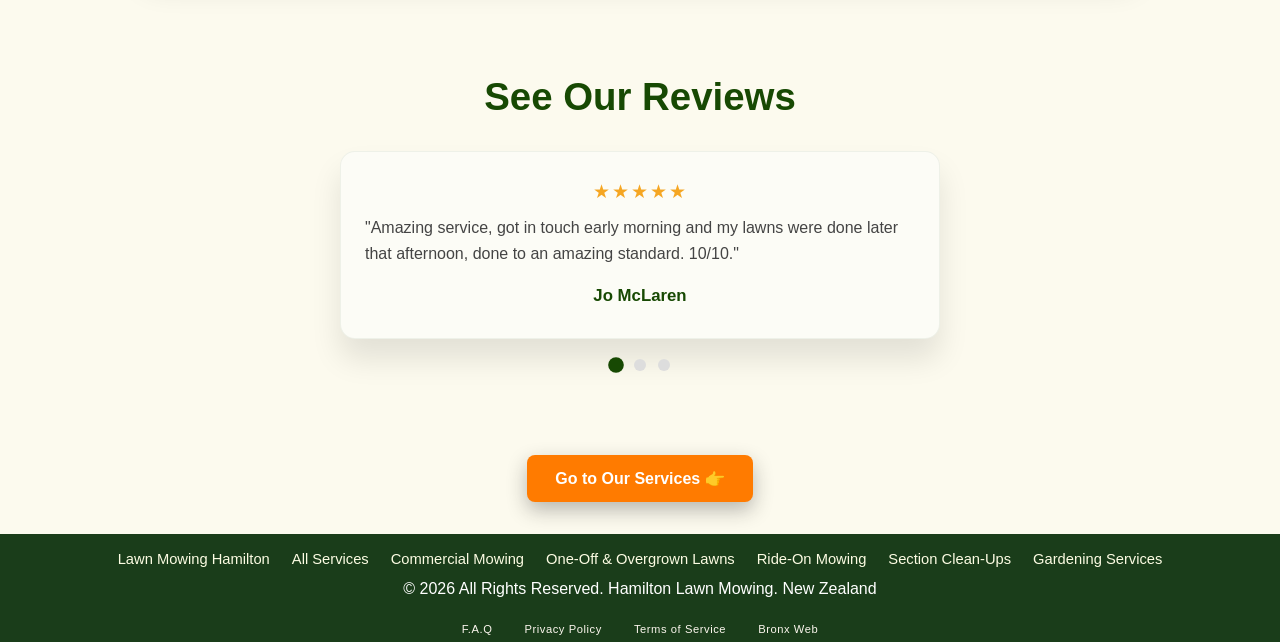
==== commit f79f1fbf: "Add ride-on photo under the intro on the About page Shows the team's own ride-on photo under "Locals" ====
--- a/about.html
+++ b/about.html
@@ -201,6 +201,7 @@
                     <p class="why-intro">
                         Serving the local community of Hamilton long enough to treat every lawn like our own. We focus on tidy, reliable results every visit.
                     </p>
+                    <img class="why-photo" src="images/services/ride-on-mowing-large-lawn-hamilton-lawns.webp" alt="Hamilton Lawn Mowing ride-on mower on a freshly striped large lawn, with one of our team" width="540" height="540" loading="lazy" decoding="async">
                 </div>
 
                 <div class="why-right">
--- a/styles.css
+++ b/styles.css
@@ -2748,3 +2748,14 @@
     padding: 8px 10px;
   }
 }
+
+/* About page: ride-on photo under the "Locals you can trust" intro */
+.why-photo {
+  display: block;
+  width: 100%;
+  max-width: 420px;
+  height: auto;
+  margin-top: 24px;
+  border-radius: 14px;
+  box-shadow: 0 10px 22px rgba(0, 0, 0, 0.12);
+}
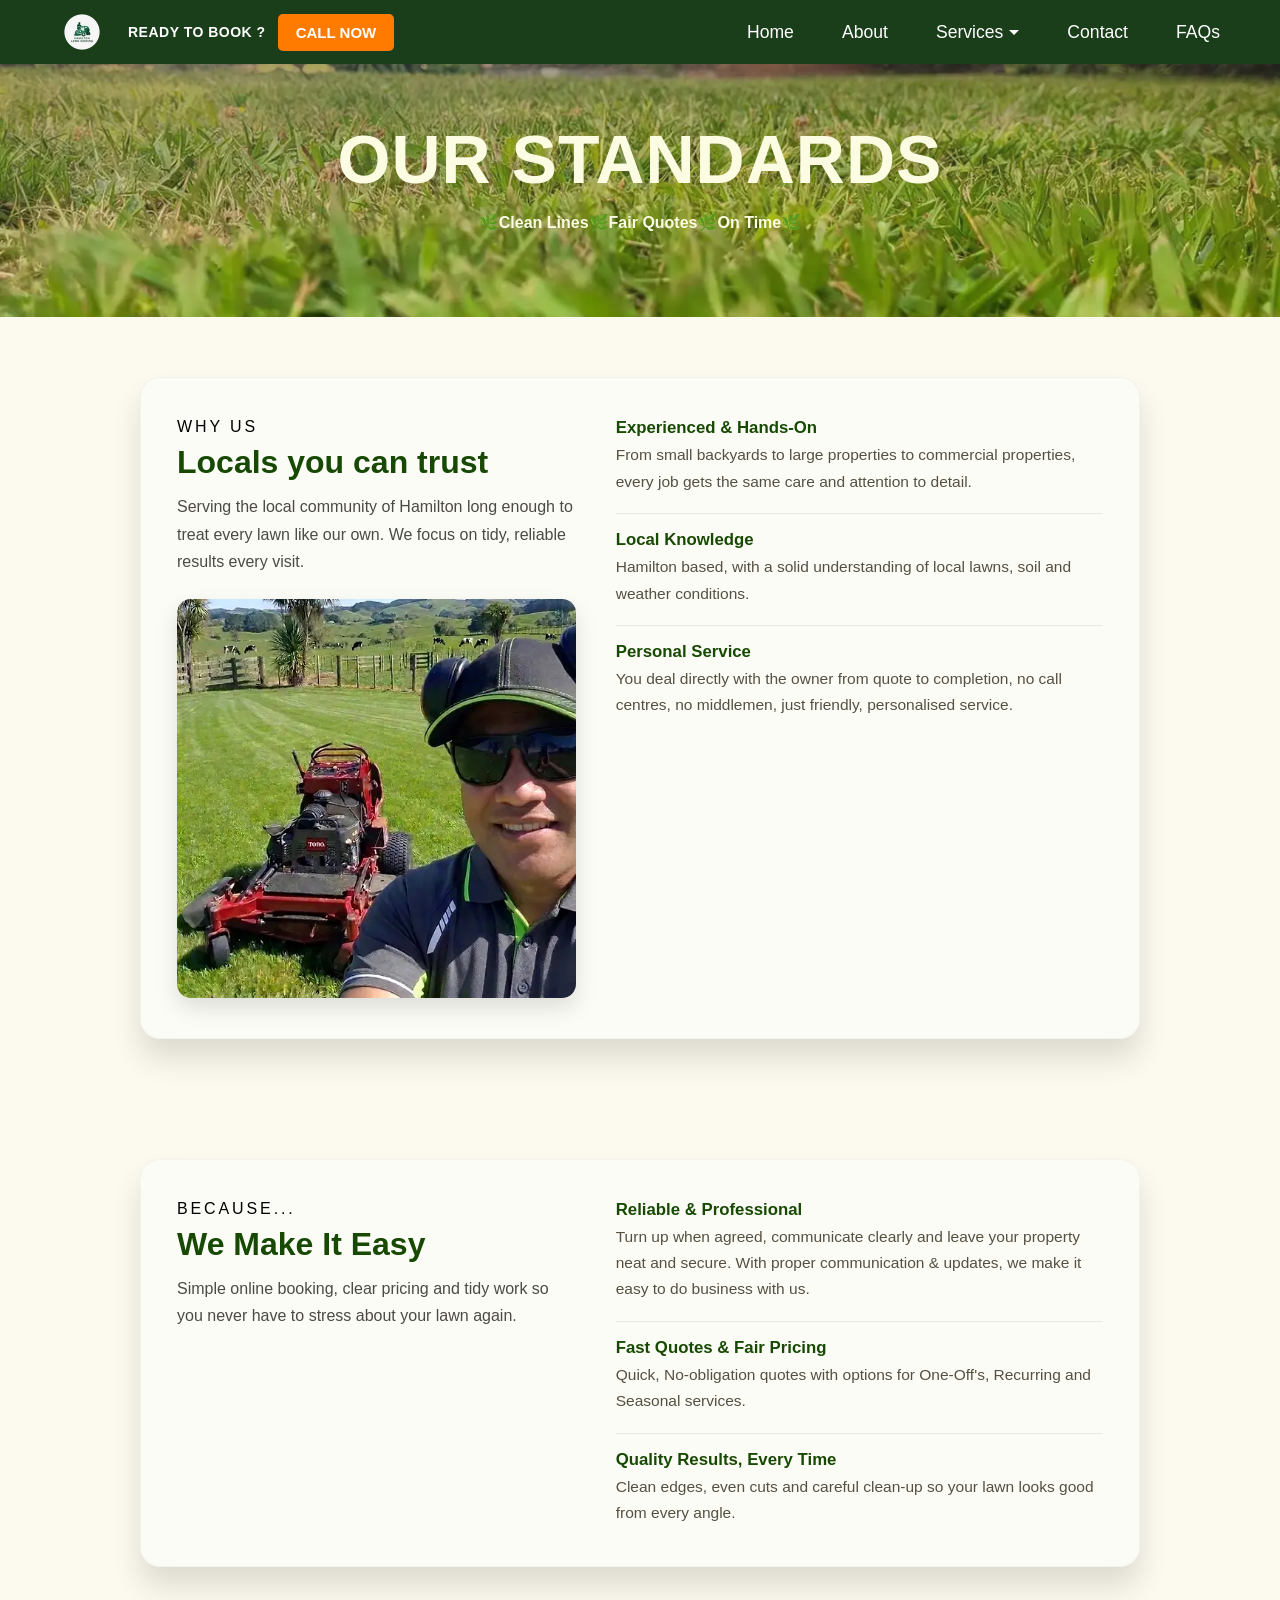
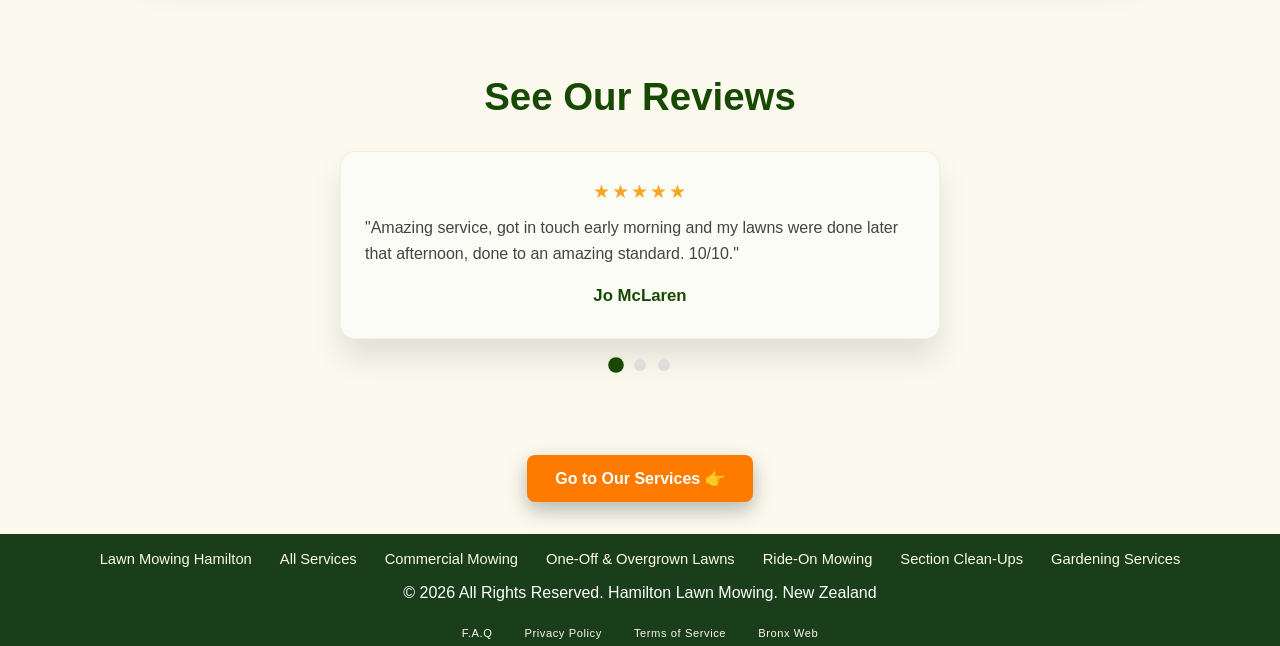
==== commit bb5fbc70: "Speed up logo and hero, link FAQs to the service pages - Nav logo: 2KB WebP (88px, shown at 44px) in" ====
--- a/about.html
+++ b/about.html
@@ -127,7 +127,7 @@
         <nav class="nav-container">
             <div class="nav-logo">
                 <a href="index.html">
-                    <img src="images/ham-lawn-white-trans-premium.png" alt="Hamilton Lawn Mowing Logo">
+                    <img src="images/logo-88.webp" alt="Hamilton Lawn Mowing Logo" width="44" height="44">
                 </a>
             </div>
 
--- a/styles.css
+++ b/styles.css
@@ -241,7 +241,7 @@
   position: relative;
   margin-top: 64px;
   width: 100%;
-  background-image: url("images/hompage-hero.jpg");
+  background-image: url("images/hompage-hero.webp");
   background-size: cover;
   background-position: center;
   background-repeat: no-repeat;
@@ -1292,6 +1292,7 @@
   /* Hero adjustments */
   .hero {
     margin-top: 64px;
+    background-image: url("images/hompage-hero-800.webp");
   }
 
   /* Services */
@@ -2710,9 +2711,30 @@
   display: flex;
   flex-wrap: wrap;
   justify-content: center;
-  gap: 8px 22px;
-  margin: 0 0 12px;
+  gap: 10px 28px;
+  margin: 0 0 16px;
   padding: 0;
+}
+
+@media (max-width: 600px) {
+  /* Even two-column grid on phones; the odd last link sits centred */
+  .footer-services {
+    display: grid;
+    grid-template-columns: 1fr 1fr;
+    gap: 4px 12px;
+    max-width: 360px;
+    margin: 0 auto 18px;
+  }
+
+  .footer-services li:last-child:nth-child(odd) {
+    grid-column: 1 / -1;
+  }
+
+  .footer-services a {
+    display: block;
+    padding: 8px 4px;
+    line-height: 1.3;
+  }
 }
 
 .footer-services a {
@@ -2759,3 +2781,14 @@
   border-radius: 14px;
   box-shadow: 0 10px 22px rgba(0, 0, 0, 0.12);
 }
+
+/* Links inside FAQ answers (to the service pages) */
+.faq-answer a {
+  color: #174903;
+  font-weight: 600;
+  text-decoration: underline;
+}
+
+.faq-answer a:hover {
+  color: #2e7d10;
+}
